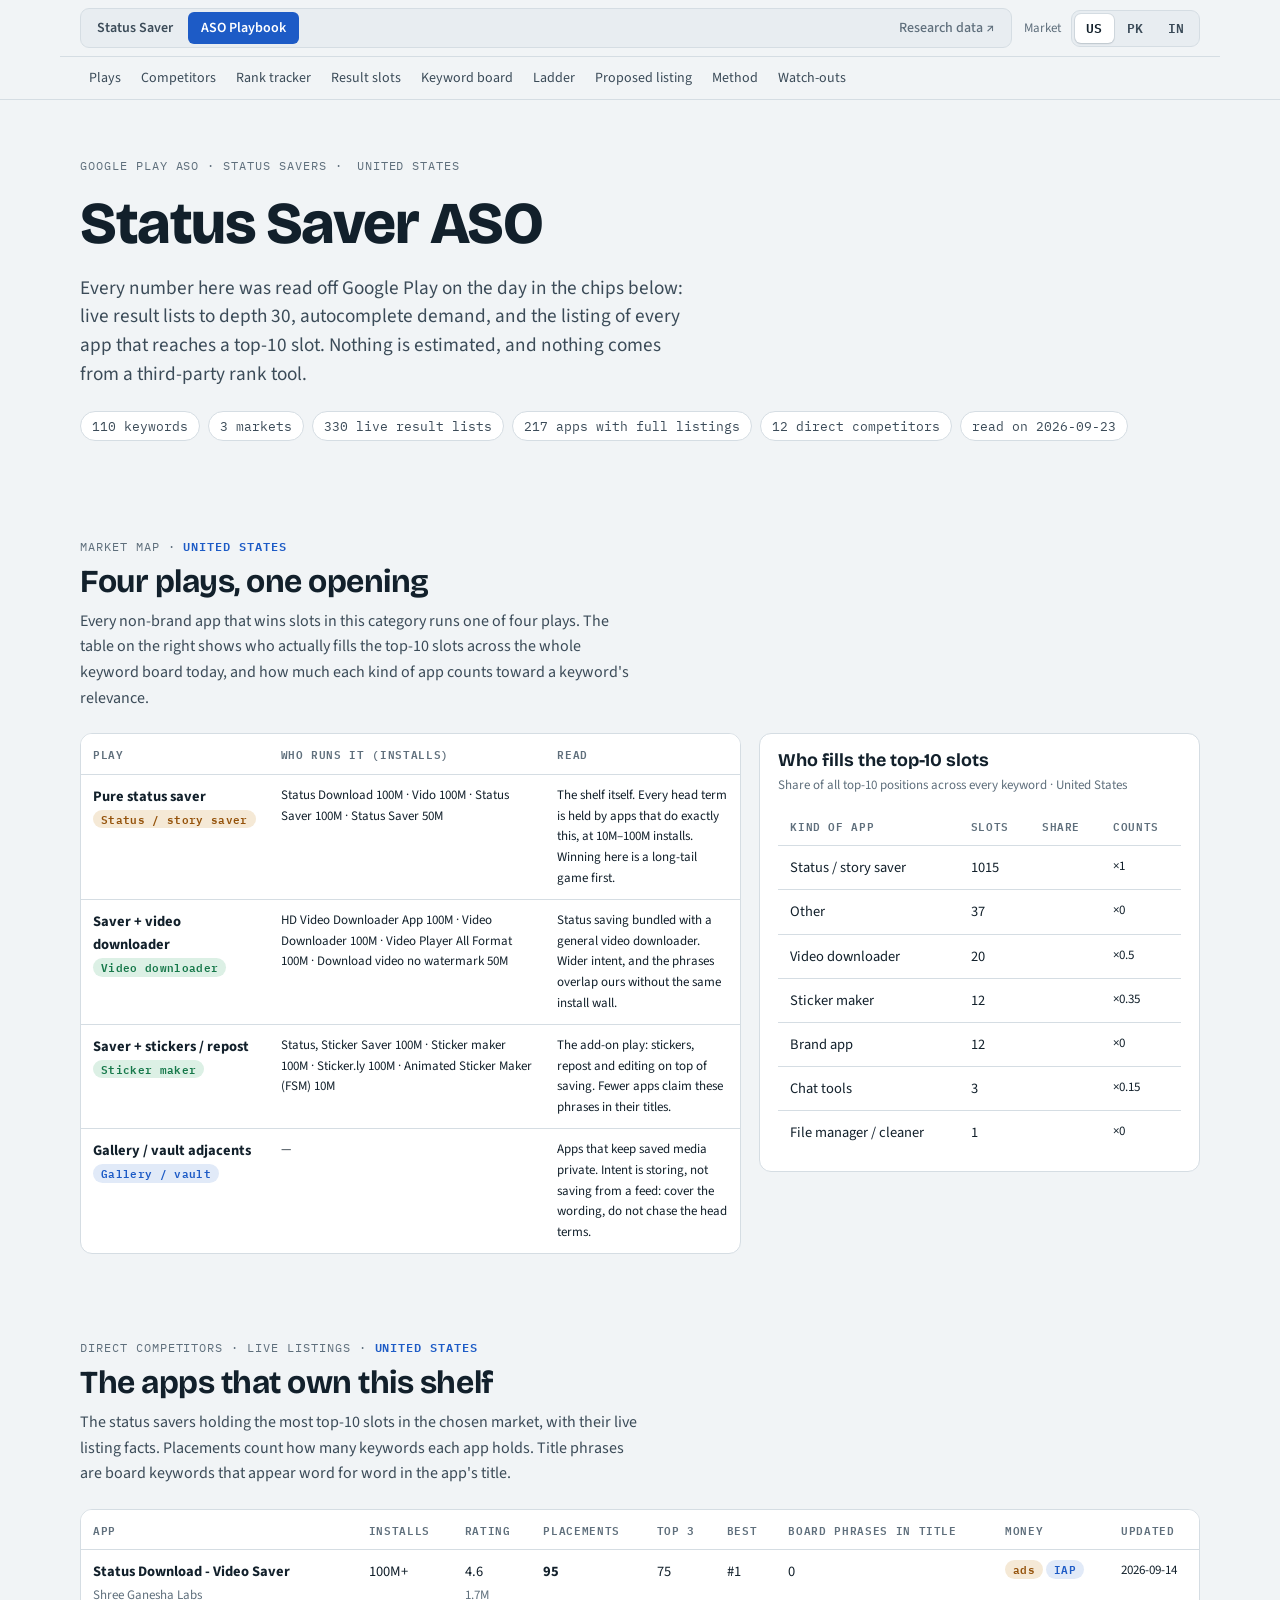
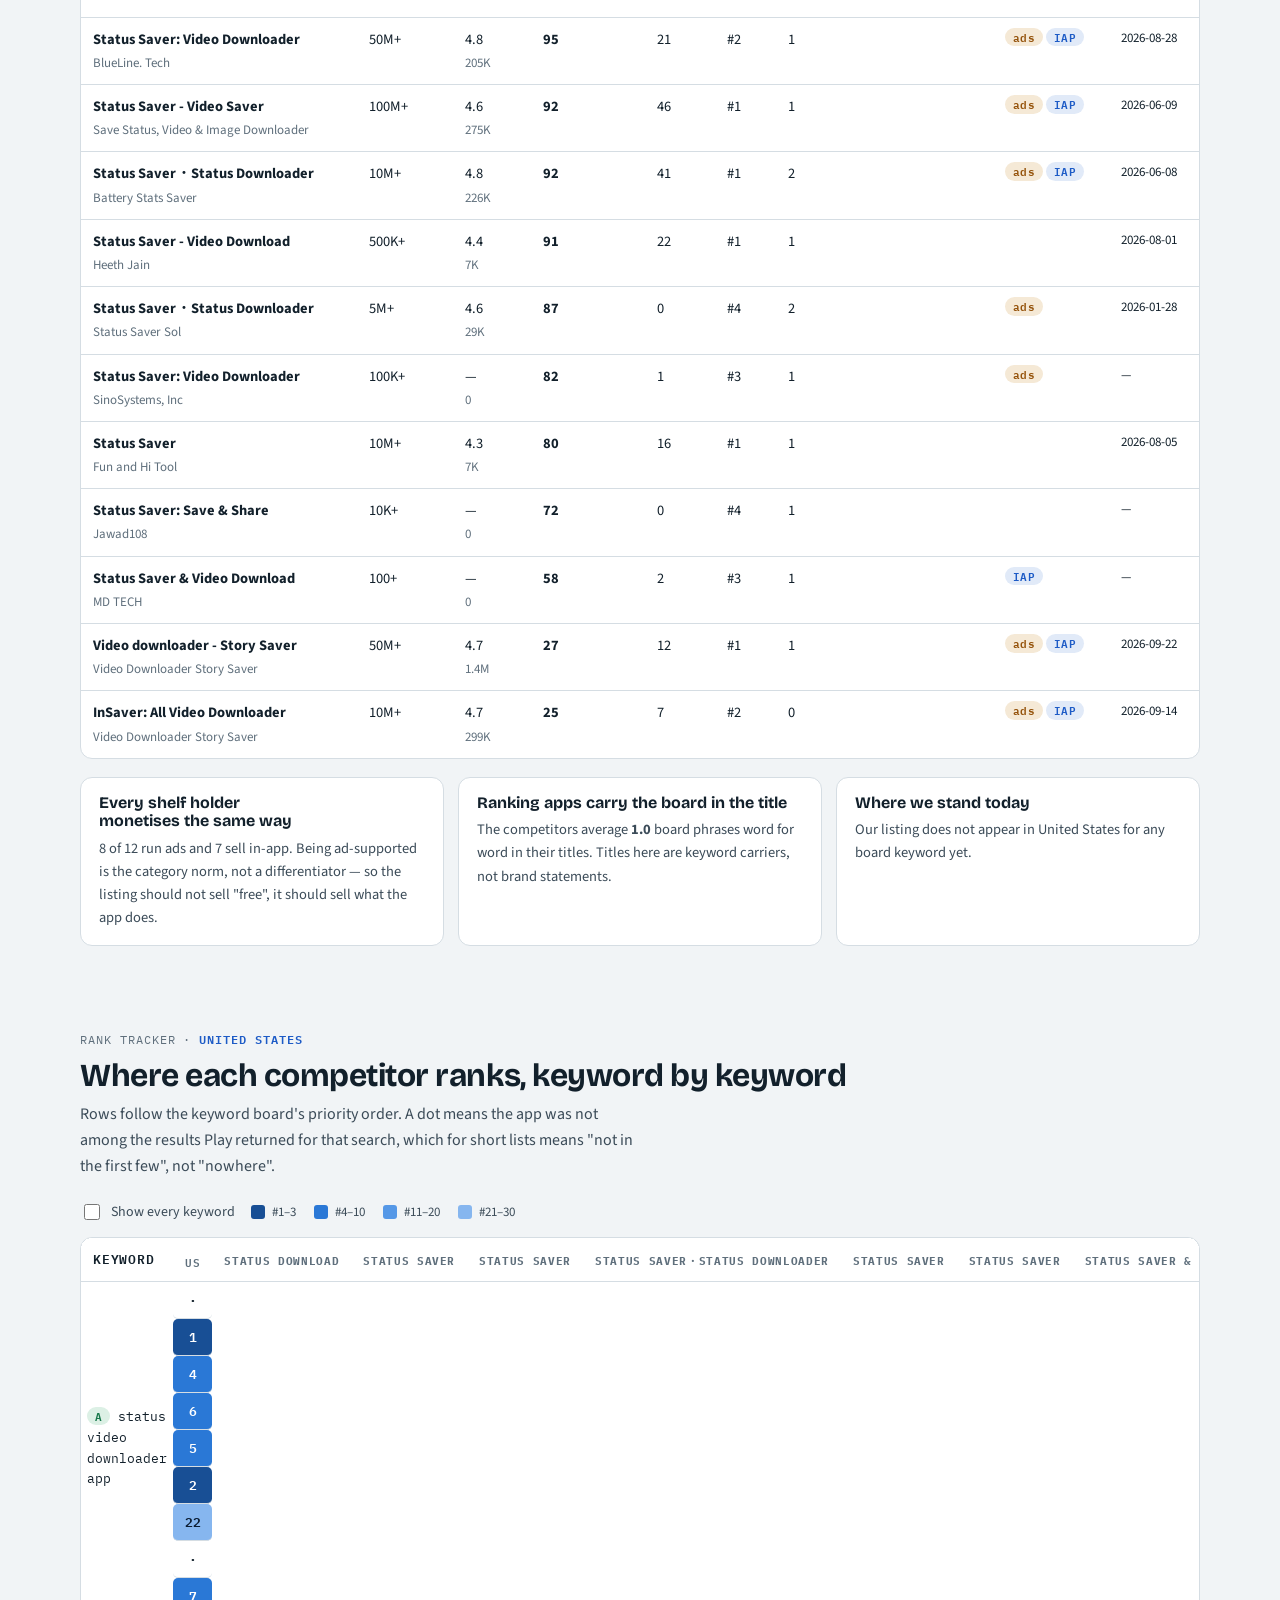
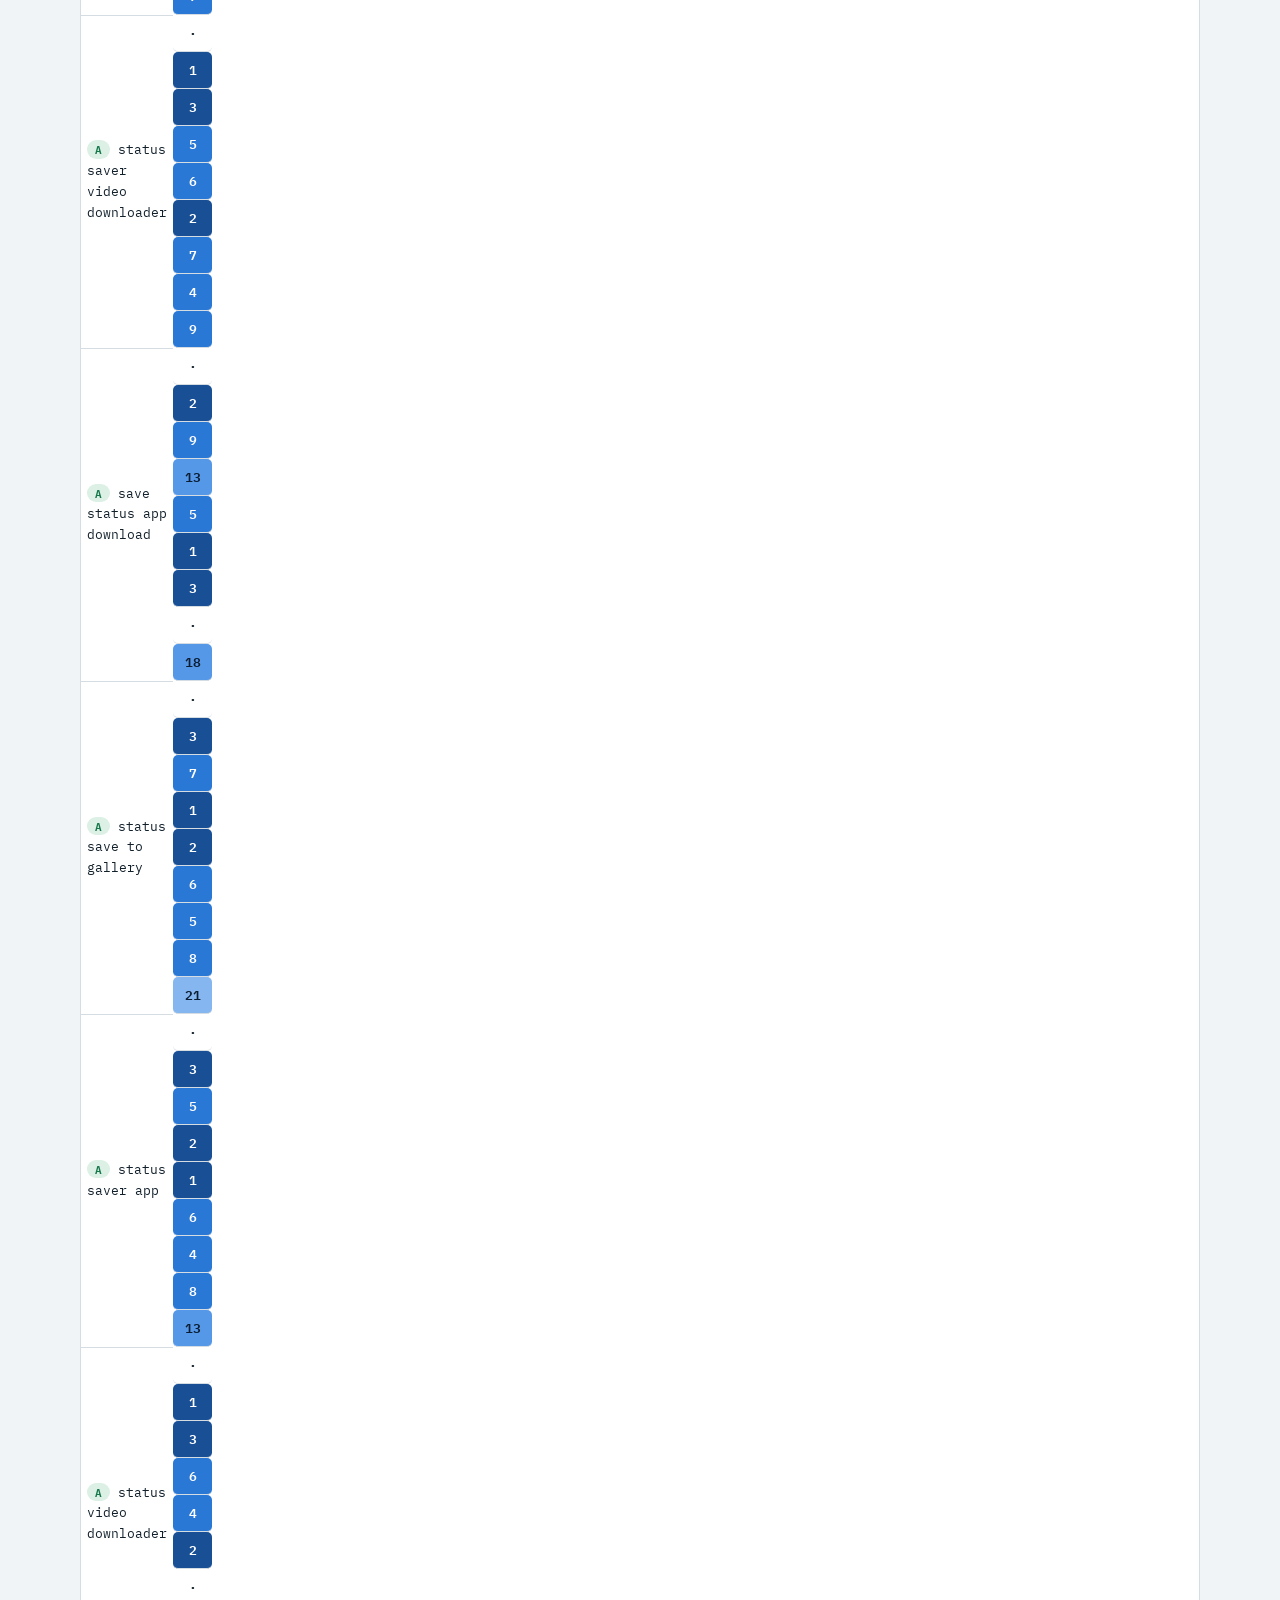
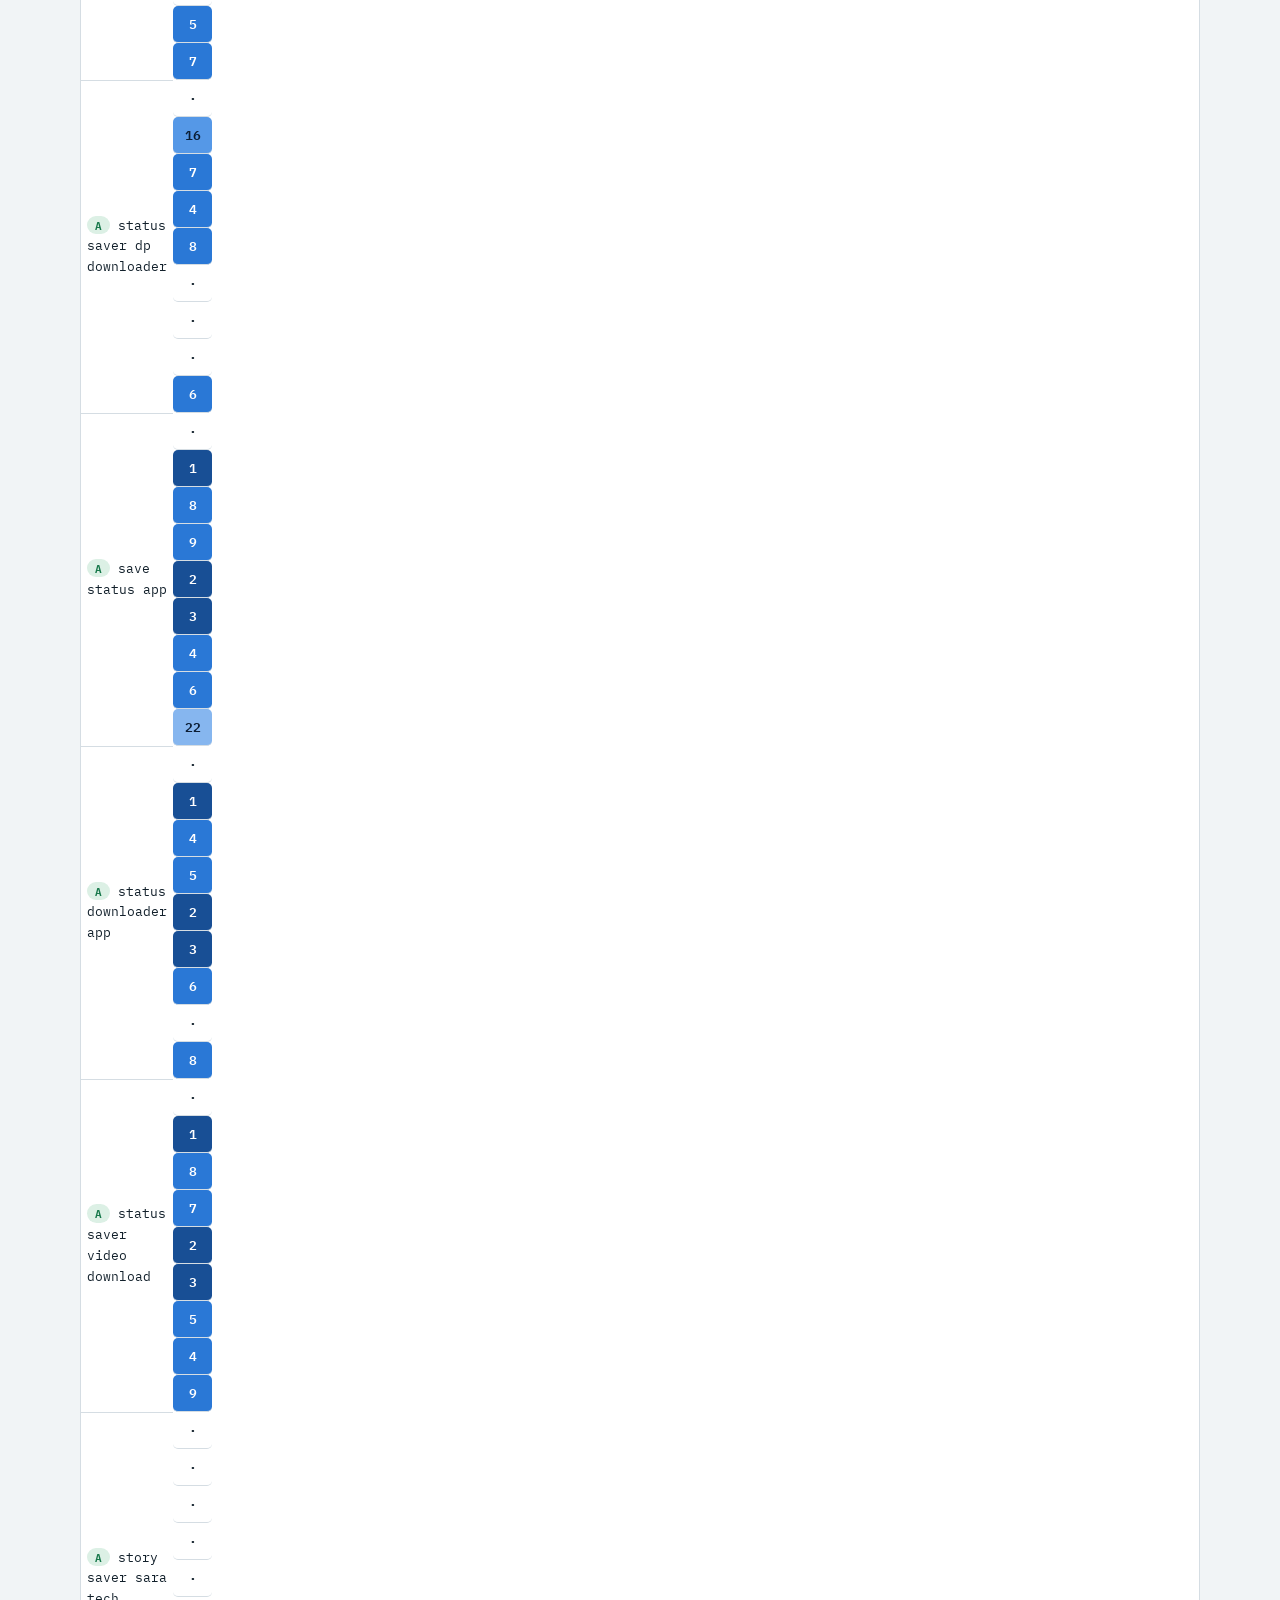
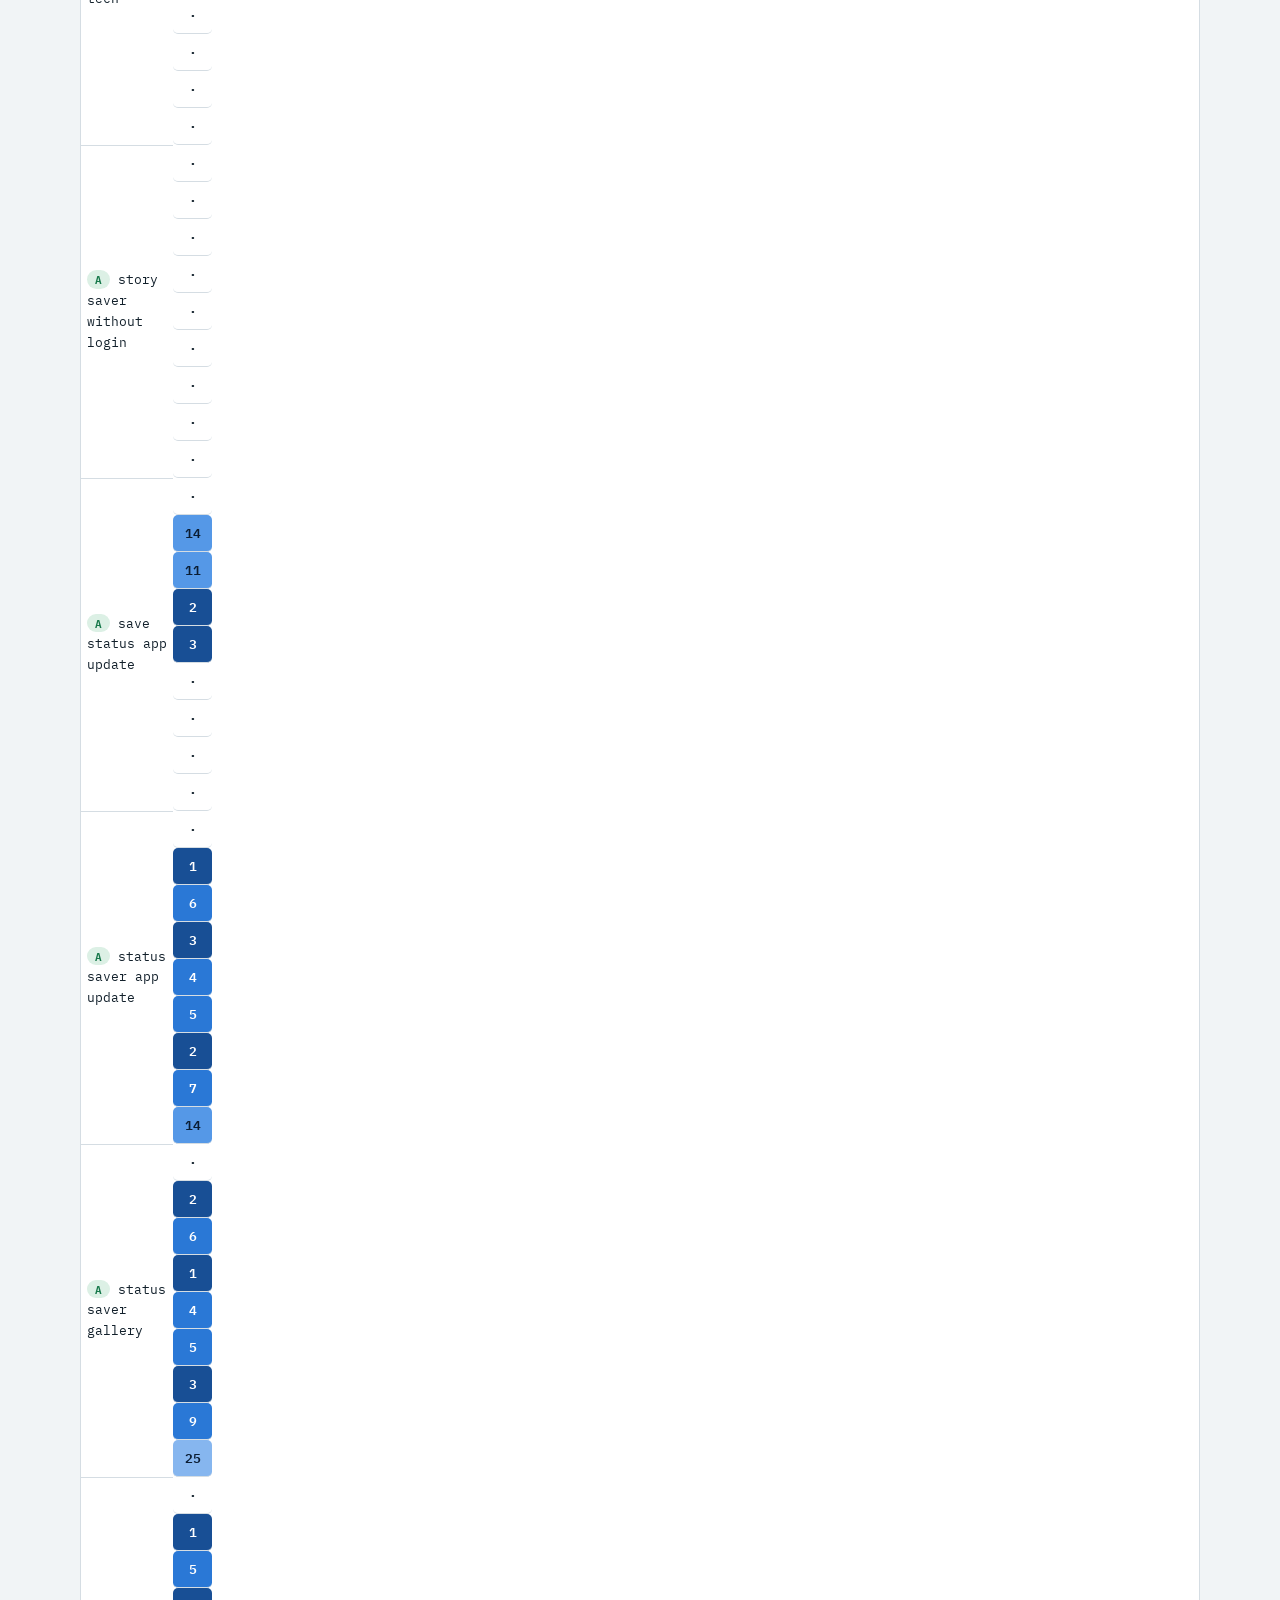
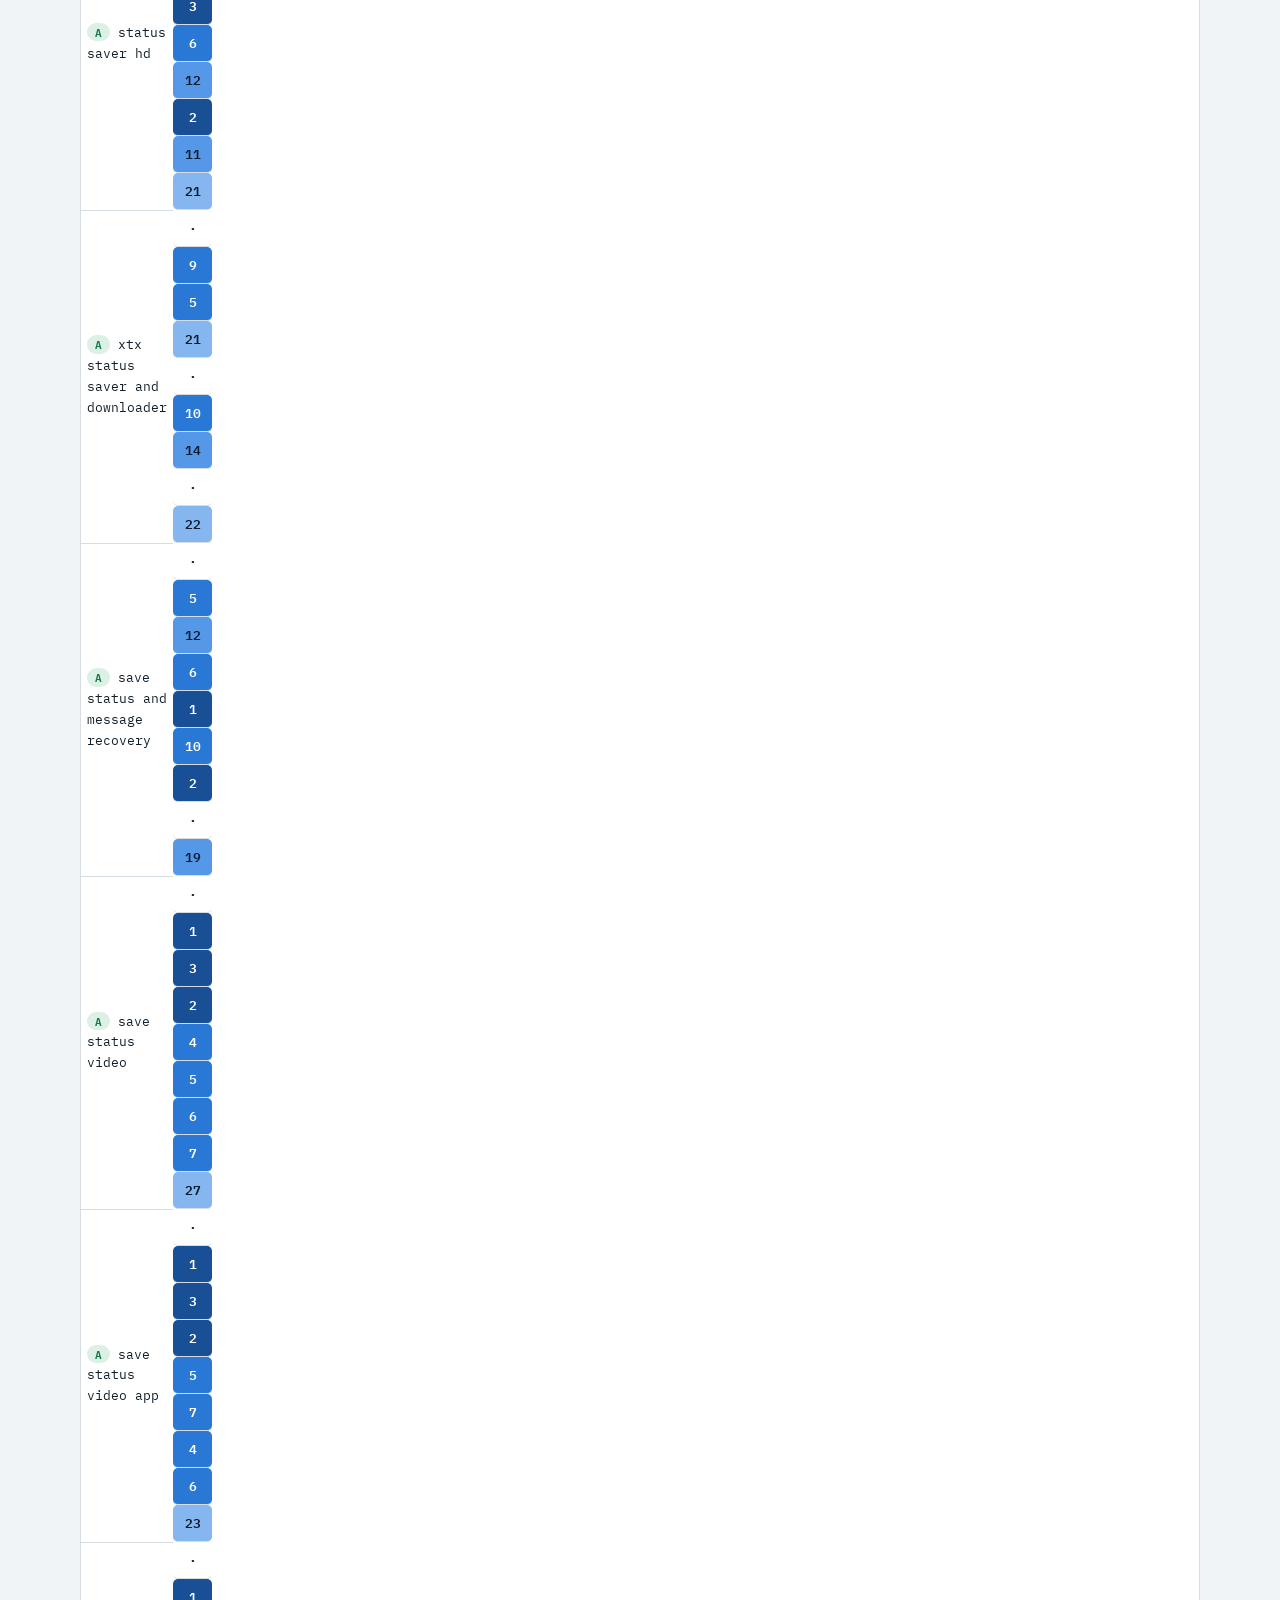
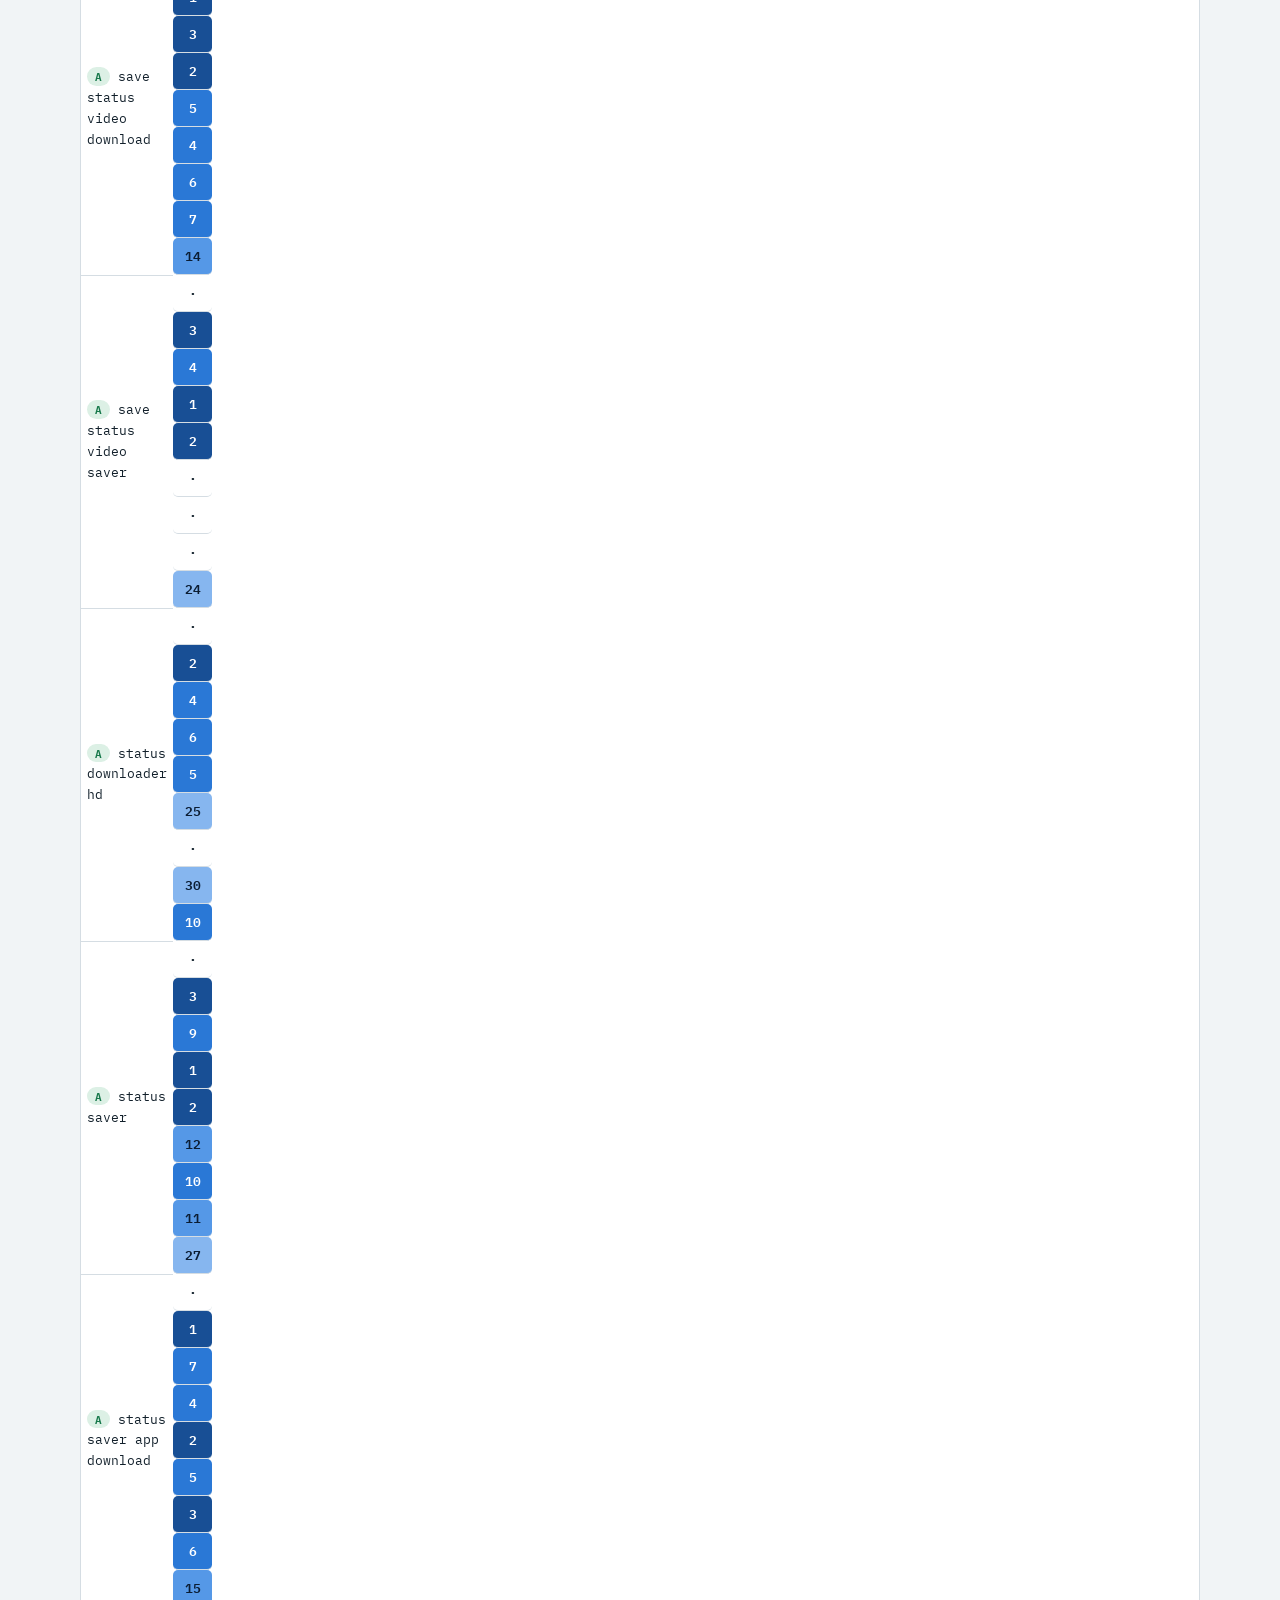
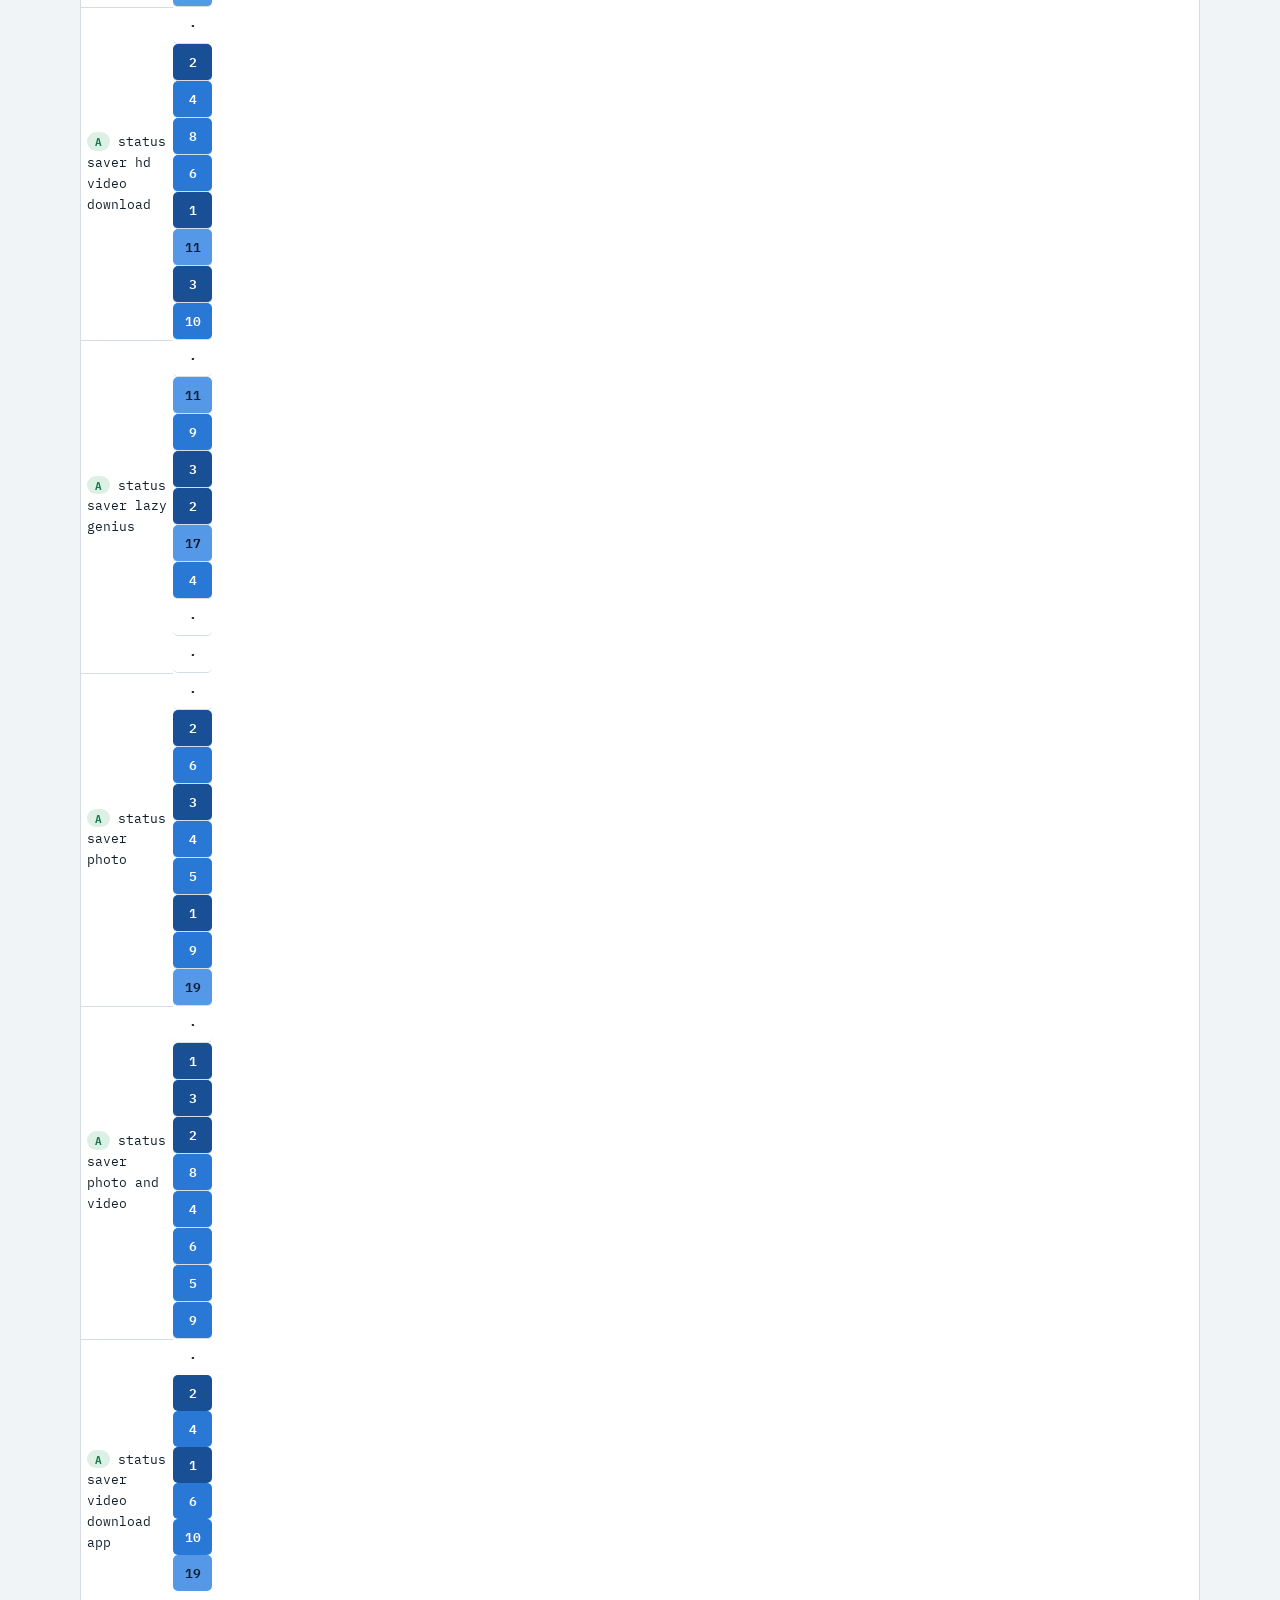
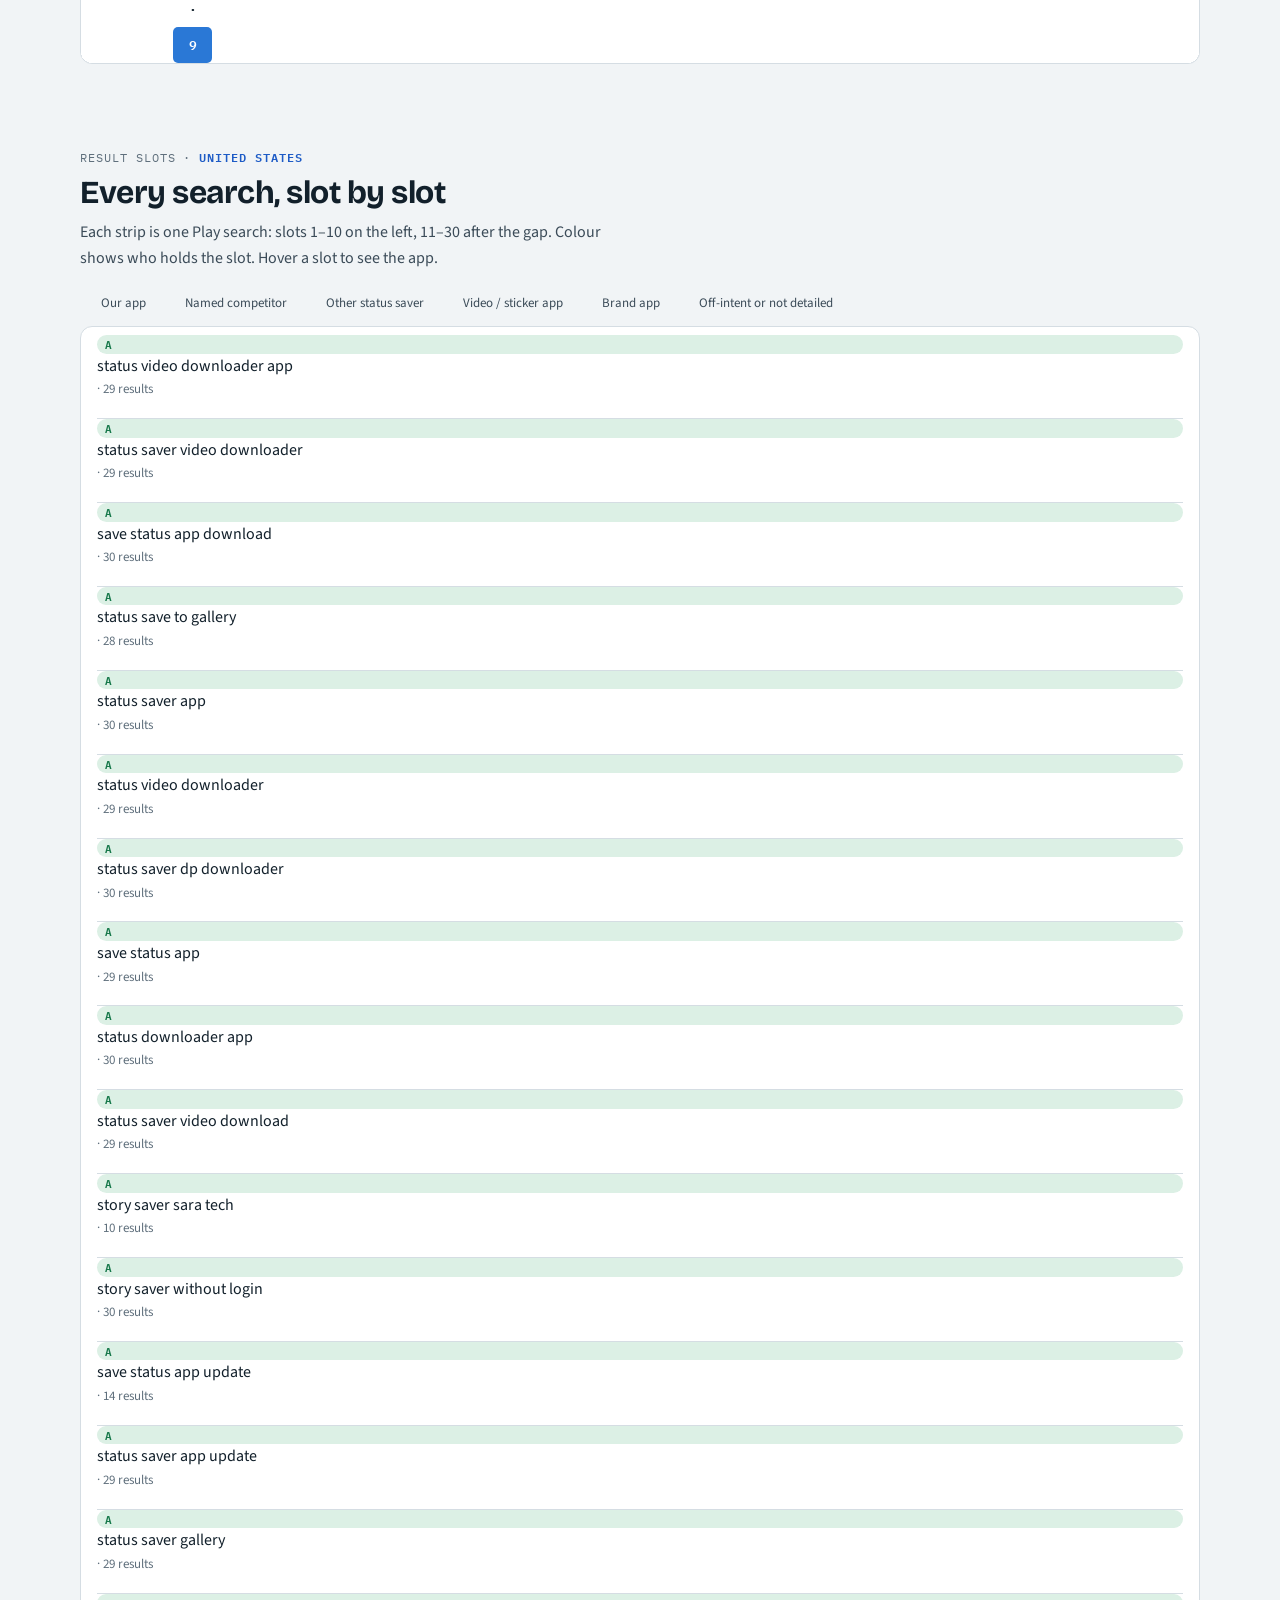
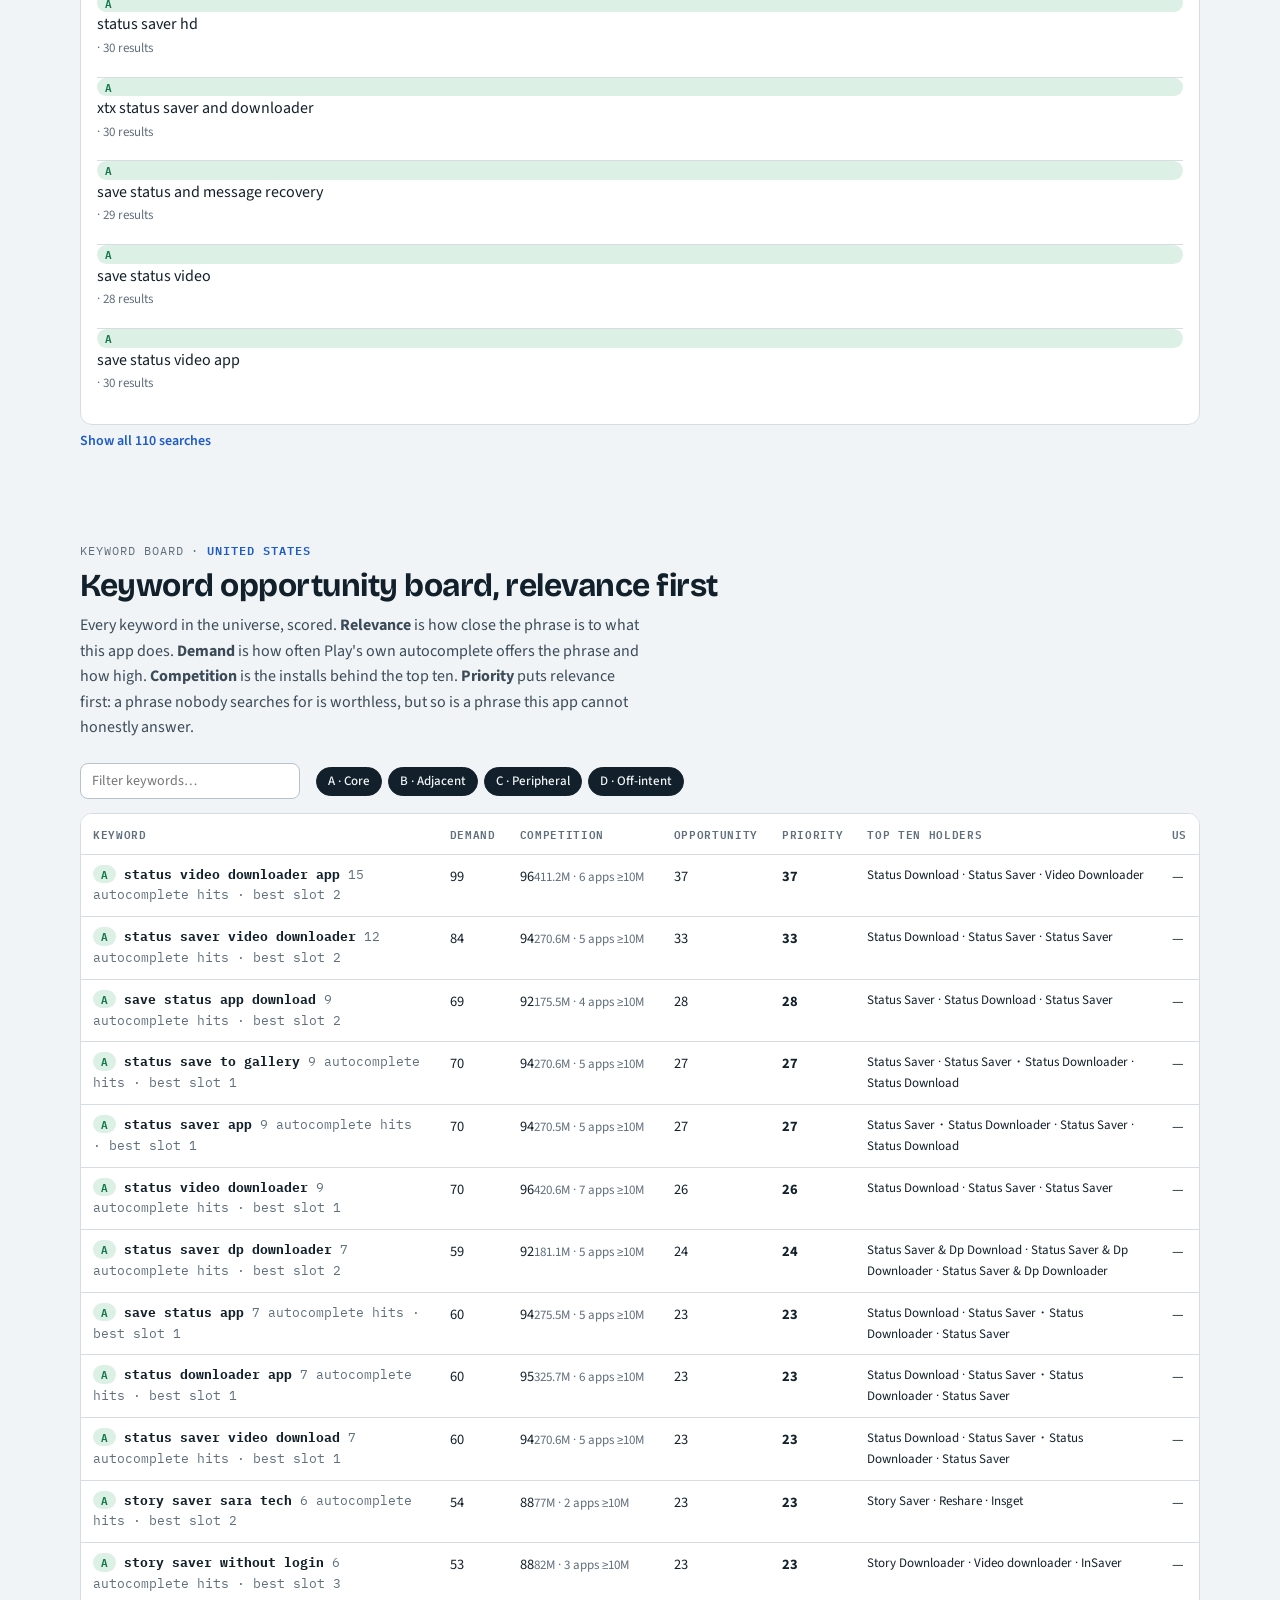
==== tabs/02-aso-playbook/index.html @ b678e943 "ASO Playbook: new tab from the Google Play scrape of 23 Sep 2026 110 keywords x 3 markets to depth 3" ====
<!doctype html>
<html lang="en">
<head>
<meta charset="utf-8">
<meta name="viewport" content="width=device-width,initial-scale=1">
<meta name="robots" content="noindex">
<title>ASO Playbook · Status Saver App</title>
<meta name="description" content="Google Play ASO research for the Status Saver app: the plays in this category, direct competitors, keyword ranks, result slots, the keyword board, the launch ladder and the proposed listing.">
<link rel="preconnect" href="https://fonts.googleapis.com">
<link rel="preconnect" href="https://fonts.gstatic.com" crossorigin>
<link rel="stylesheet" href="https://fonts.googleapis.com/css2?family=Bricolage+Grotesque:opsz,wght@12..96,500;12..96,700;12..96,800&family=IBM+Plex+Mono:wght@400;500;600&family=Source+Sans+3:ital,wght@0,400;0,600;0,700;1,400&display=swap">
<link rel="stylesheet" href="../../assets/site.css">
</head>
<body data-page="playbook">

<nav class="bar" aria-label="Tabs, sections and controls" id="bar">
  <div class="wrap bar-top">
    <div class="tabs" id="site-tabs" aria-label="Tabs"></div>
    <div class="mk" id="mk">
      <span class="mk-label" id="mk-label">Market</span>
      <div class="seg" role="group" aria-labelledby="mk-label" id="market-seg"></div>
    </div>
  </div>
  <div class="wrap bar-sections" aria-label="Sections">
    <div class="jump" id="jump-playbook">
      <a href="#plays">Plays</a><a href="#competitors">Competitors</a><a href="#matrix">Rank tracker</a><a href="#serps">Result slots</a><a href="#keywords">Keyword board</a><a href="#ladder">Ladder</a><a href="#listing">Proposed listing</a><a href="#practice">Method</a><a href="#risks">Watch-outs</a>
    </div>
  </div>
</nav>
<script src="../../assets/nav.js"></script>

<header class="masthead wrap">
  <p class="eyebrow">Google Play ASO · status savers · <span data-scope></span></p>
  <h1>Status Saver ASO</h1>
  <p class="lede">Every number here was read off Google Play on the day in the chips below: live result lists to depth 30, autocomplete demand, and the listing of every app that reaches a top-10 slot. Nothing is estimated, and nothing comes from a third-party rank tool.</p>
  <div class="chips" id="chips"></div>
</header>

<main class="wrap doc">

  <section id="plays">
    <div class="sec-head">
      <p class="kicker">Market map · <span class="scope" data-scope></span></p>
      <h2>Four plays, one opening</h2>
      <p class="sub">Every non-brand app that wins slots in this category runs one of four plays. The table on the right shows who actually fills the top-10 slots across the whole keyword board today, and how much each kind of app counts toward a keyword's relevance.</p>
    </div>
    <div class="two">
      <div class="tscroll"><table id="plays-table"></table></div>
      <div class="panel" style="padding:16px 18px">
        <h3 style="margin-bottom:4px">Who fills the top-10 slots</h3>
        <p class="small muted" style="margin-bottom:10px">Share of all top-10 positions across every keyword · <span data-scope></span></p>
        <table id="share"></table>
      </div>
    </div>
  </section>

  <section id="competitors">
    <div class="sec-head">
      <p class="kicker">Direct competitors · live listings · <span class="scope" data-scope></span></p>
      <h2>The apps that own this shelf</h2>
      <p class="sub">The status savers holding the most top-10 slots in the chosen market, with their live listing facts. Placements count how many keywords each app holds. Title phrases are board keywords that appear word for word in the app's title.</p>
    </div>
    <div class="tscroll"><table id="comp-table"></table></div>
    <div class="insights" id="comp-insights"></div>
  </section>

  <section id="matrix">
    <div class="sec-head">
      <p class="kicker">Rank tracker · <span class="scope" data-scope></span></p>
      <h2>Where each competitor ranks, keyword by keyword</h2>
      <p class="sub">Rows follow the keyword board's priority order. A dot means the app was not among the results Play returned for that search, which for short lists means "not in the first few", not "nowhere".</p>
    </div>
    <div class="controls">
      <label class="toggle"><input type="checkbox" id="matrix-all"> Show every keyword</label>
      <div class="legend" style="margin:0">
        <span><i class="sw" style="background:var(--rk1)"></i>#1–3</span><span><i class="sw" style="background:var(--rk2)"></i>#4–10</span><span><i class="sw" style="background:var(--rk3)"></i>#11–20</span><span><i class="sw" style="background:var(--rk4)"></i>#21–30</span>
      </div>
    </div>
    <div class="tscroll"><table class="matrix" id="matrix-table"></table></div>
  </section>

  <section id="serps">
    <div class="sec-head">
      <p class="kicker">Result slots · <span class="scope" data-scope></span></p>
      <h2>Every search, slot by slot</h2>
      <p class="sub">Each strip is one Play search: slots 1–10 on the left, 11–30 after the gap. Colour shows who holds the slot. Hover a slot to see the app.</p>
    </div>
    <div class="legend" id="strip-legend"></div>
    <div class="strips" id="strips"></div>
    <button class="linkbtn" id="strips-more" type="button"></button>
  </section>

  <section id="keywords">
    <div class="sec-head">
      <p class="kicker">Keyword board · <span class="scope" data-scope></span></p>
      <h2>Keyword opportunity board, relevance first</h2>
      <p class="sub">Every keyword in the universe, scored. <strong>Relevance</strong> is how close the phrase is to what this app does. <strong>Demand</strong> is how often Play's own autocomplete offers the phrase and how high. <strong>Competition</strong> is the installs behind the top ten. <strong>Priority</strong> puts relevance first: a phrase nobody searches for is worthless, but so is a phrase this app cannot honestly answer.</p>
    </div>
    <div class="controls">
      <input type="search" id="kw-search" class="search" placeholder="Filter keywords…" aria-label="Filter keywords">
      <div class="chipset" id="tier-filter"></div>
    </div>
    <div class="tscroll"><table id="board"></table></div>
  </section>

  <section id="ladder">
    <div class="sec-head">
      <p class="kicker">Launch plan · <span class="scope" data-scope></span></p>
      <h2>Launch keyword ladder</h2>
      <p class="sub">What to win first, and what to leave until the install base can carry it. Each rung lists the phrases, why they are winnable now, and what has to be true before the next rung is worth attacking.</p>
    </div>
    <div class="ladder" id="ladder-list"></div>
  </section>

  <section id="listing">
    <div class="sec-head">
      <p class="kicker">Proposed ASO package</p>
      <h2>The listing this research argues for</h2>
      <p class="sub">Title, short description and the full description outline, built only from phrases on the board, and written so every claim matches what the app actually does. The finished copy, field by field with character counts, is on the <a href="../03-playstore-metadata/">PlayStore Metadata</a> tab.</p>
    </div>
    <div id="listing-pack"></div>
  </section>

  <section id="practice">
    <div class="sec-head">
      <p class="kicker">Method</p>
      <h2>Measured, not estimated</h2>
      <p class="sub">What was collected, how, and what each number does and does not mean.</p>
    </div>
    <div class="checks" id="method"></div>
  </section>

  <section id="risks">
    <div class="sec-head">
      <p class="kicker">Watch-outs</p>
      <h2>What can cost this listing its ranking, or the app its place on Play</h2>
    </div>
    <div class="risks" id="risk-list"></div>
  </section>

</main>

<footer class="wrap foot" id="foot"></footer>
<div id="tip" class="tt" role="status" aria-live="polite"></div>

<script src="../../assets/data.js"></script>
<script src="../../assets/app.js"></script>
</body>
</html>
---- assets/site.css ----
/* Shared styles for every tab page. */
img{max-width:100%}
:root{
    color-scheme: light;
    --ground:#F1F4F6; --surface:#FFFFFF; --sunk:#E8EDF1;
    --ink:#12202B; --ink-2:#3B4B58; --muted:#5F6F7C; --line:#D5DDE3; --line-strong:#B7C3CC;
    --accent:#1D5BC6; --accent-ink:#FFFFFF; --accent-soft:#E1EAF8;
    --good:#16784A; --good-soft:#DCF0E5; --warn:#94520A; --warn-soft:#F5E9D6; --risk:#AB3636; --risk-soft:#F6E1E1;
    --s-comp:#eb6834; --s-niche:#2a78d6; --s-adj:#86b6ef; --s-brand:#45515B; --s-off:#D3DAE0;
    --rk1:#184f95; --rk1-ink:#FFFFFF; --rk2:#2a78d6; --rk2-ink:#FFFFFF; --rk3:#5598e7; --rk3-ink:#0B1D33; --rk4:#86b6ef; --rk4-ink:#0B1D33;
    --tip:#12202B; --tip-ink:#F1F4F6;
    --display:"Bricolage Grotesque","Source Sans 3",system-ui,sans-serif;
    --body:"Source Sans 3",system-ui,-apple-system,"Segoe UI",sans-serif;
    --mono:"IBM Plex Mono",ui-monospace,"Cascadia Mono",Consolas,monospace;
  }
  @media (prefers-color-scheme: dark){
    :root:not([data-theme="light"]){
      color-scheme: dark;
      --ground:#0B1117; --surface:#111A22; --sunk:#0D151C;
      --ink:#E2EAF0; --ink-2:#B6C3CD; --muted:#8C9CA8; --line:#223039; --line-strong:#344450;
      --accent:#6FA8F6; --accent-ink:#08121C; --accent-soft:#15253A;
      --good:#52C48E; --good-soft:#11281E; --warn:#E3A45F; --warn-soft:#2E2213; --risk:#EE8C8C; --risk-soft:#301818;
      --s-comp:#d95926; --s-niche:#3987e5; --s-adj:#1c5cab; --s-brand:#A3B0BB; --s-off:#2B3844;
      --rk1:#9ec5f4; --rk1-ink:#0B1622; --rk2:#5598e7; --rk2-ink:#0B1622; --rk3:#256abf; --rk3-ink:#FFFFFF; --rk4:#184f95; --rk4-ink:#FFFFFF;
      --tip:#E2EAF0; --tip-ink:#0B1117;
    }
  }
  :root[data-theme="dark"]{
    color-scheme: dark;
    --ground:#0B1117; --surface:#111A22; --sunk:#0D151C;
    --ink:#E2EAF0; --ink-2:#B6C3CD; --muted:#8C9CA8; --line:#223039; --line-strong:#344450;
    --accent:#6FA8F6; --accent-ink:#08121C; --accent-soft:#15253A;
    --good:#52C48E; --good-soft:#11281E; --warn:#E3A45F; --warn-soft:#2E2213; --risk:#EE8C8C; --risk-soft:#301818;
    --s-comp:#d95926; --s-niche:#3987e5; --s-adj:#1c5cab; --s-brand:#A3B0BB; --s-off:#2B3844;
    --rk1:#9ec5f4; --rk1-ink:#0B1622; --rk2:#5598e7; --rk2-ink:#0B1622; --rk3:#256abf; --rk3-ink:#FFFFFF; --rk4:#184f95; --rk4-ink:#FFFFFF;
    --tip:#E2EAF0; --tip-ink:#0B1117;
  }

  *{box-sizing:border-box}
  body{margin:0; background:var(--ground); color:var(--ink); font-family:var(--body); font-size:16px; line-height:1.6; -webkit-font-smoothing:antialiased}
  a{color:var(--accent); text-underline-offset:2px}
  :focus-visible{outline:2px solid var(--accent); outline-offset:2px; border-radius:3px}
  h1,h2,h3,h4{font-family:var(--display); margin:0; line-height:1.15; text-wrap:balance}
  p{margin:0}
  code,.mono{font-family:var(--mono); font-size:.86em}
  .wrap{max-width:1160px; margin:0 auto; padding-inline:20px}
  .prose{max-width:68ch}

  /* ---------- masthead ---------- */
  .masthead{padding-block:56px 40px}
  .eyebrow{font-family:var(--mono); font-size:12px; letter-spacing:.08em; text-transform:uppercase; color:var(--muted); display:flex; flex-wrap:wrap; gap:6px 14px}
  .eyebrow b{color:var(--accent); font-weight:600}
  h1{font-size:clamp(2.4rem,5.4vw,3.7rem); font-weight:800; letter-spacing:-.025em; margin-top:14px}
  .lede{font-size:1.2rem; color:var(--ink-2); margin-top:16px; max-width:62ch; line-height:1.5}
  .chips{display:flex; flex-wrap:wrap; gap:8px; margin-top:22px}
  .chip{font-family:var(--mono); font-size:12.5px; padding:4px 11px; border:1px solid var(--line); border-radius:999px; background:var(--surface); color:var(--ink-2); font-variant-numeric:tabular-nums}

  .verdict{margin-top:34px; display:grid; grid-template-columns:minmax(0,1.05fr) minmax(0,1fr); gap:28px; align-items:start}
  .verdict-main{background:var(--surface); border:1px solid var(--line); border-radius:12px; padding:24px 26px}
  .verdict-main .tag{font-family:var(--mono); font-size:11.5px; letter-spacing:.08em; text-transform:uppercase; color:var(--accent); margin-bottom:10px}
  .verdict-main p{font-size:1.06rem}
  .verdict-main strong{color:var(--ink)}
  .refresh h3{font-size:1.05rem; font-weight:700; margin-bottom:10px}
  .refresh ol{margin:0; padding:0; list-style:none; display:flex; flex-direction:column; gap:12px; counter-reset:f}
  .refresh li{padding-left:34px; position:relative; color:var(--ink-2)}
  .refresh li::before{counter-increment:f; content:counter(f); position:absolute; left:0; top:1px; width:22px; height:22px; border-radius:6px; background:var(--accent-soft); color:var(--accent); font:600 12px/22px var(--mono); text-align:center}
  .refresh li strong{color:var(--ink)}
  @media (max-width:860px){ .verdict{grid-template-columns:1fr} }

  .tiles{display:grid; grid-template-columns:repeat(4,minmax(0,1fr)); gap:1px; margin-top:30px; background:var(--line); border:1px solid var(--line); border-radius:12px; overflow:hidden}
  .tile{background:var(--surface); padding:16px 18px}
  .tile .n{font-family:var(--display); font-weight:700; font-size:2rem; letter-spacing:-.02em; line-height:1.1}
  .tile .n small{font-size:1rem; color:var(--muted); font-weight:500}
  .tile .l{font-size:.9rem; color:var(--muted); margin-top:4px; line-height:1.35}
  @media (max-width:820px){ .tiles{grid-template-columns:repeat(2,minmax(0,1fr))} }

  /* ---------- sticky bar ---------- */
  .bar{position:sticky; top:0; z-index:20; background:var(--ground); background:color-mix(in srgb, var(--ground) 88%, transparent); backdrop-filter:blur(8px); -webkit-backdrop-filter:blur(8px); border-bottom:1px solid var(--line)}
  .bar-top{display:flex; align-items:center; gap:12px; min-height:54px; padding-block:8px}
  .bar-sections{display:flex; align-items:center; min-height:38px; padding-block:4px; border-top:1px solid var(--line)}
  .jump{display:flex; gap:2px; overflow-x:auto; flex:1 1 auto; scrollbar-width:none; min-width:0}
  .jump::-webkit-scrollbar{display:none}
  .jump a{white-space:nowrap; font-size:14px; color:var(--ink-2); text-decoration:none; padding:6px 9px; border-radius:6px}
  .jump a:hover{background:var(--sunk); color:var(--ink)}
  .mk{display:flex; align-items:center; gap:10px; margin-left:auto; flex:none}
  .mk-label{font-size:13px; color:var(--muted)}
  .seg{display:inline-flex; background:var(--sunk); border:1px solid var(--line); border-radius:9px; padding:3px; gap:2px}
  .seg button{font:600 13px/1 var(--mono); letter-spacing:.04em; border:0; background:transparent; color:var(--ink-2); padding:8px 11px; border-radius:6px; cursor:pointer}
  .seg button[aria-pressed="true"]{background:var(--surface); color:var(--ink); box-shadow:0 1px 2px rgba(10,20,30,.12), 0 0 0 1px var(--line)}
  .seg button:hover:not([aria-pressed="true"]){color:var(--ink)}

  /* ---------- sections ---------- */
  .doc{display:flex; flex-direction:column; gap:84px; padding-block:56px 40px}
  .sec-head{display:flex; flex-direction:column; gap:8px; margin-bottom:22px}
  .kicker{font-family:var(--mono); font-size:12px; letter-spacing:.08em; text-transform:uppercase; color:var(--muted)}
  .kicker .scope{color:var(--accent); font-weight:600}
  h2{font-size:clamp(1.55rem,2.6vw,2rem); font-weight:700; letter-spacing:-.015em}
  .sub{color:var(--ink-2); max-width:70ch}
  h3{font-size:1.12rem; font-weight:700}

  .panel{background:var(--surface); border:1px solid var(--line); border-radius:12px}
  .tscroll{overflow-x:auto; background:var(--surface); border:1px solid var(--line); border-radius:12px}
  table{border-collapse:collapse; width:100%; font-size:14.5px}
  th{font-family:var(--mono); font-size:11px; font-weight:600; letter-spacing:.06em; text-transform:uppercase; color:var(--muted); text-align:left; padding:11px 12px; border-bottom:1px solid var(--line); white-space:nowrap; vertical-align:bottom; background:var(--surface)}
  td{padding:10px 12px; border-bottom:1px solid var(--line); vertical-align:top}
  tbody tr:last-child td{border-bottom:0}
  .num{font-variant-numeric:tabular-nums; white-space:nowrap}
  .kw{font-family:var(--mono); font-size:13px; color:var(--ink)}
  .muted{color:var(--muted)}
  .small{font-size:13px}
  .nowrap{white-space:nowrap}
  .pill{display:inline-block; font:600 11px/1.5 var(--mono); letter-spacing:.03em; padding:1px 8px; border-radius:999px; white-space:nowrap}
  .p-good{background:var(--good-soft); color:var(--good)}
  .p-warn{background:var(--warn-soft); color:var(--warn)}
  .p-risk{background:var(--risk-soft); color:var(--risk)}
  .p-acc{background:var(--accent-soft); color:var(--accent)}
  .p-mute{background:var(--sunk); color:var(--ink-2)}
  .controls{display:flex; flex-wrap:wrap; align-items:center; gap:10px 16px; margin-bottom:14px}
  .toggle{display:inline-flex; align-items:center; gap:8px; font-size:14px; color:var(--ink-2); cursor:pointer; user-select:none}
  .toggle input{accent-color:var(--accent); width:16px; height:16px}
  .chipset{display:flex; flex-wrap:wrap; gap:6px}
  .chipset button{font:500 13px/1 var(--body); padding:7px 11px; border-radius:999px; border:1px solid var(--line); background:var(--surface); color:var(--ink-2); cursor:pointer}
  .chipset button[aria-pressed="true"]{background:var(--ink); border-color:var(--ink); color:var(--ground)}
  .search{font:14px var(--body); padding:7px 11px; border:1px solid var(--line-strong); border-radius:8px; background:var(--surface); color:var(--ink); min-width:0; width:220px; max-width:100%}
  .note{font-size:14px; color:var(--muted); margin-top:12px; max-width:80ch}
  .legend{display:flex; flex-wrap:wrap; gap:8px 18px; font-size:13px; color:var(--ink-2); margin-bottom:12px}
  .legend span{display:inline-flex; align-items:center; gap:7px}
  .sw{width:14px; height:14px; border-radius:3px; display:inline-block; flex:none}
  .sw.none{background:transparent; box-shadow:inset 0 0 0 1px var(--line-strong)}
  .linkbtn{font:600 14px var(--body); color:var(--accent); background:none; border:0; padding:6px 0; cursor:pointer}

  /* ---------- niche share ---------- */
  .two{display:grid; grid-template-columns:minmax(0,1.5fr) minmax(0,1fr); gap:18px; align-items:start}
  @media (max-width:900px){ .two{grid-template-columns:1fr} }
  .sharebar{display:flex; align-items:center; gap:10px}
  .sharebar .track{flex:1; height:8px; background:var(--sunk); border-radius:4px; overflow:hidden; min-width:60px}
  .sharebar .fill{height:100%; background:var(--s-niche); border-radius:4px}

  /* ---------- competitors ---------- */
  .comp-name{font-weight:700}
  .comp-title{font-family:var(--mono); font-size:12.5px; color:var(--ink-2); margin-top:2px}
  .kwlist{display:flex; flex-wrap:wrap; gap:4px; margin-top:4px}
  .kwlist span{font:12px var(--mono); background:var(--sunk); color:var(--ink-2); padding:0 6px; border-radius:4px}
  .bignum{font-family:var(--display); font-weight:700; font-size:1.25rem; font-variant-numeric:tabular-nums}
  .insights{display:grid; grid-template-columns:repeat(auto-fit,minmax(250px,1fr)); gap:14px; margin-top:18px}
  .insight{background:var(--surface); border:1px solid var(--line); border-radius:12px; padding:16px 18px}
  .insight h3{font-size:1rem; margin-bottom:6px}
  .insight p{font-size:14.5px; color:var(--ink-2)}
  .insight.watch{border-color:var(--s-comp); box-shadow:inset 0 0 0 1px var(--s-comp)}
  .insight .tag{font:600 11px var(--mono); letter-spacing:.07em; text-transform:uppercase; color:var(--muted); margin-bottom:6px}

  /* ---------- rank matrix ---------- */
  .matrix th.ch{white-space:normal; min-width:60px; max-width:76px; font-size:10.5px; line-height:1.25; letter-spacing:.02em; text-transform:none; font-family:var(--body); font-weight:600; color:var(--ink-2)}
  .matrix th.ch.watchcol, .matrix td.watchcol{border-left:1px solid var(--line-strong)}
  .matrix td{padding:5px 6px; vertical-align:middle}
  .matrix td.kwc{padding-left:12px; min-width:180px}
  .matrix .rk{display:block; min-width:34px; text-align:center; font:600 12.5px/26px var(--mono); border-radius:5px; font-variant-numeric:tabular-nums}
  .rk.b1{background:var(--rk1); color:var(--rk1-ink)} .rk.b2{background:var(--rk2); color:var(--rk2-ink)}
  .rk.b3{background:var(--rk3); color:var(--rk3-ink)} .rk.b4{background:var(--rk4); color:var(--rk4-ink)}
  .rk.b0{color:var(--line-strong); font-weight:400}
  .matrix tfoot td{font:600 12.5px var(--mono); text-align:center; background:var(--sunk); border-top:1px solid var(--line-strong)}
  .matrix tfoot td.kwc{text-align:left; font-family:var(--body); font-size:13px; color:var(--ink-2)}

  /* ---------- SERP strips ---------- */
  .strips{background:var(--surface); border:1px solid var(--line); border-radius:12px; padding:8px 16px 12px}
  .strip-ruler, .strip-head{display:grid; grid-template-columns:minmax(180px,260px) minmax(0,1fr); gap:14px; align-items:center}
  .strip-ruler{padding:8px 8px 4px; font:11px var(--mono); color:var(--muted)}
  .slots{display:grid; grid-template-columns:repeat(10,minmax(0,1fr)) 8px repeat(20,minmax(0,1fr)); gap:2px}
  .ruler-slots span{text-align:left; font-variant-numeric:tabular-nums}
  .strip-row{border-top:1px solid var(--line)}
  .strip-row:first-of-type{border-top:0}
  .strip-head{width:100%; background:none; border:0; padding:9px 8px; text-align:left; color:inherit; font:inherit; cursor:pointer; border-radius:8px}
  .strip-head:hover{background:var(--sunk)}
  .strip-kw{display:flex; flex-direction:column; min-width:0}
  .strip-kw .kw{overflow-wrap:anywhere}
  .strip-kw .meta{font-size:12.5px; color:var(--muted)}
  .slot{height:22px; border-radius:3px; position:relative; background:var(--s-off)}
  .slot.gap{background:none}
  .slot.comp{background:var(--s-comp)} .slot.niche{background:var(--s-niche)} .slot.adj{background:var(--s-adj)}
  .slot.brand{background:var(--s-brand)} .slot.off{background:var(--s-off)}
  .slot.none{background:transparent; box-shadow:inset 0 0 0 1px var(--line)}
  .slot.fresh::after{content:""; position:absolute; left:50%; top:-4px; width:7px; height:7px; margin-left:-3.5px; border-radius:50%; background:var(--ink); box-shadow:0 0 0 2px var(--surface)}
  .strip-list{padding:4px 8px 14px}
  .strip-list table{font-size:13.5px}
  .strip-list td, .strip-list th{padding:6px 8px}
  .catdot{display:inline-block; width:9px; height:9px; border-radius:2px; margin-right:6px; vertical-align:baseline}
  @media (max-width:680px){
    .strip-ruler{grid-template-columns:1fr} .strip-ruler > span:first-child{display:none}
    .strip-head{grid-template-columns:1fr; gap:6px}
    .slot{height:18px}
  }

  /* ---------- keyword board ---------- */
  .board th button{all:unset; cursor:pointer; display:inline-flex; align-items:center; gap:4px}
  .board th button:focus-visible{outline:2px solid var(--accent); outline-offset:2px}
  .board th[aria-sort="descending"] button::after{content:"↓"} .board th[aria-sort="ascending"] button::after{content:"↑"}
  .board td{font-size:14px}
  .pbar{display:flex; align-items:center; gap:8px; min-width:120px}
  .pbar .track{flex:1; height:6px; background:var(--sunk); border-radius:3px; overflow:hidden}
  .pbar .fill{height:100%; background:var(--accent); border-radius:3px}
  .pbar b{font:600 13px var(--mono); min-width:22px; text-align:right}
  .kwmeta{display:flex; flex-wrap:wrap; gap:4px; margin-top:4px}

  /* ---------- ladder ---------- */
  .ladder{display:flex; flex-direction:column; gap:10px}
  .rung{display:grid; grid-template-columns:170px minmax(0,1fr); gap:18px; background:var(--surface); border:1px solid var(--line); border-radius:12px; padding:16px 20px}
  .rung .ph{font:700 1rem var(--display)}
  .rung .ph small{display:block; font:500 12.5px var(--mono); color:var(--muted); margin-top:3px}
  .rung ul{list-style:none; margin:0; padding:0; display:flex; flex-wrap:wrap; gap:6px}
  .rung li{font:13px var(--mono); background:var(--sunk); border-radius:6px; padding:3px 8px; color:var(--ink)}
  .rung li i{font-style:normal; color:var(--muted)}
  .rung .proof{font-size:14px; color:var(--ink-2); margin-top:8px}
  @media (max-width:640px){ .rung{grid-template-columns:1fr; gap:8px} }

  /* ---------- listing ---------- */
  .titles{display:grid; grid-template-columns:repeat(3,minmax(0,1fr)); gap:14px}
  @media (max-width:900px){ .titles{grid-template-columns:1fr} }
  .topt{background:var(--surface); border:1px solid var(--line); border-radius:12px; padding:16px 18px; display:flex; flex-direction:column; gap:8px}
  .topt.rec{border-color:var(--accent); box-shadow:inset 0 0 0 1px var(--accent)}
  .topt .tag{font:600 11px var(--mono); letter-spacing:.07em; text-transform:uppercase; color:var(--muted)}
  .topt.rec .tag{color:var(--accent)}
  .topt .tt{font:700 1.2rem/1.25 var(--display)}
  .topt .why{font-size:14.5px; color:var(--ink-2)}
  .meter{display:flex; align-items:center; gap:8px; font:12px var(--mono); color:var(--muted)}
  .meter .track{flex:1; height:4px; background:var(--sunk); border-radius:2px; overflow:hidden; max-width:140px}
  .meter .fill{height:100%; background:var(--accent)}
  .meter .fill.over{background:var(--risk)}
  .taken{margin-top:14px; font-size:14.5px; color:var(--ink-2)}
  .taken li{margin-bottom:4px}
  .store{display:grid; grid-template-columns:minmax(0,1.35fr) minmax(0,1fr); gap:18px; margin-top:22px; align-items:start}
  @media (max-width:900px){ .store{grid-template-columns:1fr} }
  .listing{background:var(--surface); border:1px solid var(--line); border-radius:14px; padding:22px 24px}
  .apphead{display:flex; gap:14px; align-items:center}
  .appicon{width:56px; height:56px; border-radius:14px; flex:none; display:grid; place-items:center; background:linear-gradient(145deg,#2a78d6,#184f95)}
  .apphead .t{font:700 1.15rem/1.25 var(--display)}
  .apphead .d{font-size:13.5px; color:var(--muted)}
  .field{border-top:1px solid var(--line); margin-top:16px; padding-top:14px}
  .field-label{display:flex; justify-content:space-between; gap:10px; font:600 11px var(--mono); letter-spacing:.07em; text-transform:uppercase; color:var(--muted); margin-bottom:6px}
  .longdesc h4{font:600 12px var(--mono); letter-spacing:.06em; text-transform:uppercase; color:var(--accent); margin:16px 0 6px}
  .longdesc p{margin:0 0 8px; font-size:15px}
  .longdesc ul{margin:0 0 8px; padding-left:18px; font-size:15px}
  .longdesc li{margin-bottom:2px}
  .side{display:flex; flex-direction:column; gap:14px}
  .side .panel{padding:16px 18px}
  .side h3{font-size:1rem; margin-bottom:8px}
  .side table{font-size:13.5px}
  .side td,.side th{padding:6px 6px}
  .checks{margin:0; padding-left:18px; font-size:14.5px; color:var(--ink-2)}
  .checks li{margin-bottom:3px}
  .covered{display:flex; flex-wrap:wrap; gap:4px; margin-top:6px}
  .covered span{font:12px var(--mono); background:var(--accent-soft); color:var(--accent); padding:1px 6px; border-radius:4px}

  /* ---------- practice & risks ---------- */
  .cards{display:grid; grid-template-columns:repeat(auto-fit,minmax(300px,1fr)); gap:14px}
  .card{background:var(--surface); border:1px solid var(--line); border-radius:12px; padding:16px 18px}
  .card .tag{font:600 11px var(--mono); letter-spacing:.07em; text-transform:uppercase; color:var(--muted); margin-bottom:6px}
  .card p{font-size:15px}
  .card .src{font-size:13px; color:var(--muted); margin-top:8px}
  .risks{list-style:none; margin:0; padding:0; display:grid; grid-template-columns:repeat(auto-fit,minmax(320px,1fr)); gap:12px 26px}
  .risks li{padding:12px 0; border-top:1px solid var(--line); color:var(--ink-2); font-size:15px}
  .risks strong{display:block; color:var(--ink); font-family:var(--display); font-size:1rem; margin-bottom:3px}
  .risks .new{margin-left:6px; vertical-align:2px}
  details.archive{margin-top:18px}
  details.archive summary{cursor:pointer; font-weight:600; color:var(--accent); padding:6px 0}
  .foot{border-top:1px solid var(--line); padding-block:28px 60px; font-size:14px; color:var(--muted)}
  .foot p{max-width:100ch; margin-bottom:10px}

  [hidden]{display:none!important}
  html{scroll-padding-top:calc(var(--barh, 60px) + 16px)}

  /* ---------- tabs ---------- */
  .tabs{display:flex; gap:2px; background:var(--sunk); border:1px solid var(--line); border-radius:9px; padding:3px; flex:1 1 auto; min-width:0; overflow-x:auto; scrollbar-width:none}
  .tabs::-webkit-scrollbar{display:none}
  .tabs button{font:600 14px/1 var(--body); border:0; background:transparent; color:var(--ink-2); padding:9px 13px; border-radius:6px; cursor:pointer; white-space:nowrap}
  .tabs button[aria-selected="true"]{background:var(--accent); color:var(--accent-ink)}
  .tabs button:hover:not([aria-selected="true"]){color:var(--ink); background:var(--surface)}

  /* ---------- competitor's graphics ---------- */
  .g-head{display:flex; flex-direction:column}
  .g-cols{display:grid; grid-template-columns:repeat(2,minmax(0,1fr)); gap:14px 36px; margin-top:26px}
  .g-cols p{color:var(--ink-2)}
  @media (max-width:820px){ .g-cols{grid-template-columns:1fr} }
  .iconwall{width:auto; min-width:100%}
  .iconwall th{text-align:center; white-space:normal; min-width:88px; font-family:var(--body); text-transform:none; letter-spacing:0; font-size:13px; color:var(--ink)}
  .iconwall th a{color:inherit; text-decoration:none}
  .iconwall th a:hover{color:var(--accent)}
  .iconwall td{text-align:center; vertical-align:middle; padding:10px 8px}
  .iconwall td.sz{text-align:left; font:600 12px var(--mono); color:var(--muted); white-space:nowrap}
  .icoplate{display:inline-grid; place-items:center; background:#FFFFFF; border-radius:12px; box-shadow:0 0 0 1px var(--line)}
  .icoplate img{display:block; border-radius:22%}
  .fg-grid{display:grid; grid-template-columns:repeat(auto-fill,minmax(min(100%,440px),1fr)); gap:16px}
  .shot{margin:0; background:var(--surface); border:1px solid var(--line); border-radius:12px; overflow:hidden; display:flex; flex-direction:column}
  .shot .frame{display:block; width:100%; background:var(--sunk); border:0; padding:0; cursor:zoom-in; border-bottom:1px solid var(--line)}
  .shot .frame img{display:block; width:100%; height:100%; object-fit:contain}
  .shot figcaption{padding:10px 12px 12px; font-size:13.5px; line-height:1.45; display:flex; flex-direction:column; gap:2px; color:var(--ink-2)}
  .shot .lab{font-weight:700; color:var(--ink)}
  .shot .dim{font:12px var(--mono); color:var(--muted)}
  .shot .src{margin-top:4px; font-size:13px}
  .g-app{border-top:1px solid var(--line-strong); padding-top:34px; scroll-margin-top:calc(var(--barh, 60px) + 76px)}
  .g-app + .g-app{margin-top:46px}
  .g-apphead{display:flex; gap:16px; align-items:center; flex-wrap:wrap}
  .g-apphead > img{width:72px; height:72px; border-radius:16px; background:#FFFFFF; box-shadow:0 0 0 1px var(--line); flex:none}
  .g-appmeta{flex:1 1 320px; min-width:0}
  .g-appmeta h3{font-size:1.45rem; margin:2px 0 4px}
  .g-num{font:600 12px var(--mono); letter-spacing:.06em; text-transform:uppercase; color:var(--muted)}
  .g-play{font-weight:600; white-space:nowrap}
  .g-notes{display:grid; grid-template-columns:repeat(2,minmax(0,1fr)); gap:12px; margin-top:18px}
  @media (max-width:760px){ .g-notes{grid-template-columns:1fr} }
  .g-note{background:var(--surface); border:1px solid var(--line); border-radius:12px; padding:14px 16px}
  .g-note h4{font:600 11px var(--mono); letter-spacing:.07em; text-transform:uppercase; color:var(--accent); margin-bottom:6px}
  .g-note p{font-size:15px; color:var(--ink-2)}
  .tagrow{display:flex; flex-wrap:wrap; gap:6px; margin-top:14px}
  .tagrow span{font:12.5px var(--mono); background:var(--accent-soft); color:var(--accent); padding:2px 9px; border-radius:999px}
  .g-row-label{font:600 11px var(--mono); letter-spacing:.07em; text-transform:uppercase; color:var(--muted); margin:22px 0 10px}
  .grid-lead{display:grid; grid-template-columns:minmax(150px,210px) minmax(0,520px); gap:14px; align-items:start}
  @media (max-width:620px){ .grid-lead{grid-template-columns:1fr} }
  .grid-portrait{display:grid; grid-template-columns:repeat(auto-fill,minmax(min(100%,170px),1fr)); gap:14px; align-items:start}
  .grid-landscape{display:grid; grid-template-columns:repeat(auto-fill,minmax(min(100%,340px),1fr)); gap:14px; align-items:start}
  .g-filter{position:sticky; top:var(--barh, 60px); z-index:10; background:var(--ground); padding-block:12px; border-bottom:1px solid var(--line); display:flex; flex-wrap:wrap; gap:10px; align-items:center; margin-top:22px}
  .g-filter select{font:14px var(--body); padding:7px 10px; border:1px solid var(--line-strong); border-radius:8px; background:var(--surface); color:var(--ink); max-width:100%}
  .g-filter .count{font-size:14px; color:var(--muted); margin-left:auto}
  .g-sources{margin:0; padding-left:22px; display:flex; flex-direction:column; gap:8px; color:var(--ink-2)}
  .g-req p + p{margin-top:10px}
  /* ---------- playstore metadata ---------- */
  .m-app{display:flex; gap:18px; align-items:center; flex-wrap:wrap; margin-top:16px}
  .m-app > img{width:92px; height:92px; border-radius:22px; background:#FFFFFF; box-shadow:0 0 0 1px var(--line); flex:none}
  .m-app h1{margin-top:0; font-size:clamp(2rem,4.4vw,3rem)}
  .m-facts{display:flex; flex-wrap:wrap; gap:6px; margin-top:10px}
  .m-links{display:flex; flex-wrap:wrap; gap:6px 16px; margin-top:10px; font-size:14px}
  .m-shots{display:grid; grid-template-columns:minmax(0,2fr) repeat(4,minmax(0,1fr)); gap:12px; margin-top:24px; align-items:start}
  @media (max-width:820px){ .m-shots{grid-template-columns:repeat(2,minmax(0,1fr))} .m-shots figure:first-child{grid-column:1 / -1} }
  .m-shots figure{margin:0; background:var(--surface); border:1px solid var(--line); border-radius:10px; overflow:hidden}
  .m-shots img{display:block; width:100%; height:auto; background:var(--sunk)}
  .m-shots figcaption{font-size:12.5px; color:var(--muted); padding:6px 9px}
  mark.kwm{background:var(--accent-soft); color:var(--ink); border-radius:3px; padding:0 2px; box-shadow:inset 0 -2px 0 var(--accent)}
  mark.issue{background:var(--risk-soft); color:var(--risk); border-radius:3px; padding:0 2px; box-shadow:inset 0 -2px 0 var(--risk); font-weight:600}
  mark.chg{background:var(--good-soft); color:var(--ink); border-radius:3px; padding:0 2px; box-shadow:inset 0 -2px 0 var(--good)}

  /* ---------- features & IAP ---------- */
  .pitch{margin:26px 0 0; padding:16px 20px; border-left:3px solid var(--accent); background:var(--surface); border-radius:0 12px 12px 0; max-width:82ch}
  .pitch p{font-size:1.02rem; color:var(--ink-2)}
  .pitch cite{display:block; margin-top:8px; font:600 11.5px var(--mono); letter-spacing:.06em; text-transform:uppercase; color:var(--muted); font-style:normal}
  .barlist{display:flex; flex-direction:column; gap:8px}
  .barrow{display:grid; grid-template-columns:minmax(140px,240px) minmax(0,1fr) auto; gap:12px; align-items:center; font-size:14px}
  .barrow .lbl{overflow-wrap:anywhere}
  .barrow .track{height:20px; background:var(--sunk); border-radius:5px; overflow:hidden}
  .barrow .fill{display:block; height:100%; background:var(--s-niche); border-radius:5px}
  .barrow .val{font:600 13px var(--mono); font-variant-numeric:tabular-nums; min-width:92px; text-align:right}
  .barrow.ours{font-weight:700}
  .barrow.ours .fill{background:var(--accent)}
  .barrow.alt .fill{background:var(--s-comp)}
  @media (max-width:620px){ .barrow{grid-template-columns:1fr auto} .barrow .track{grid-column:1 / -1; order:3} }
  .fv{display:inline-grid; place-items:center; width:26px; height:26px; border-radius:7px; font:600 13px var(--mono)}
  .fv.full{background:var(--good-soft); color:var(--good)}
  .fv.basic{background:var(--warn-soft); color:var(--warn)}
  .fv.none{color:var(--line-strong)}
  .fmx td{text-align:center}
  .fmx td.kwc, .fmx td.num{text-align:left}
  .fmx td.num{text-align:right}
  .fmx th.ch{text-align:center}
  .fmx .ours-col{background:var(--accent-soft)}
  .fmx tfoot td{font:600 13px var(--mono); text-align:center; background:var(--sunk); border-top:1px solid var(--line-strong)}
  .fmx tfoot td.kwc{text-align:left; font-family:var(--body)}
  .money{font-variant-numeric:tabular-nums; white-space:nowrap}
  #f-plans tr.grp td, #f-value tr.grp td{background:var(--sunk); font:600 11px var(--mono); letter-spacing:.07em; text-transform:uppercase; color:var(--ink-2); padding:9px 12px}
  .matrix tr.grp td{background:var(--sunk); font:600 11px var(--mono); letter-spacing:.07em; text-transform:uppercase; color:var(--ink-2); padding:9px 12px; text-align:left}
  .m-legend{display:flex; flex-wrap:wrap; gap:8px 16px; font-size:13px; color:var(--ink-2); margin-bottom:12px}
  .checks-table td:first-child{white-space:nowrap}
  .checks-table td{font-size:14px}
  .st{display:inline-flex; align-items:center; gap:5px}
  .rung li b{font-weight:600}
  .rung li .cov{display:inline-block; margin-left:6px; font:600 10.5px/1.5 var(--mono); padding:0 6px; border-radius:999px; vertical-align:1px}
  .cmp td{font-size:14px; vertical-align:top}
  .cmp td.fieldname{font:600 11px var(--mono); letter-spacing:.07em; text-transform:uppercase; color:var(--muted); white-space:nowrap}
  .cmp .txt{max-width:46ch}
  .edits{margin:0; padding-left:22px; display:flex; flex-direction:column; gap:10px; color:var(--ink-2); max-width:90ch}
  .edits b{color:var(--ink)}
  .quote{font-family:var(--mono); font-size:13px; background:var(--sunk); padding:1px 6px; border-radius:4px; color:var(--ink)}

  dialog.lb{border:0; padding:0; margin:0; width:100vw; height:100vh; max-width:none; max-height:none; background:transparent; color:#E2EAF0}
  dialog.lb::backdrop{background:rgba(4,9,14,.92)}
  .lb-in{position:relative; width:100%; height:100%; display:grid; grid-template-rows:minmax(0,1fr) auto; justify-items:center; align-items:center; gap:12px; padding:56px 72px 22px}
  .lb-in img{max-width:100%; max-height:calc(100vh - 170px); object-fit:contain; border-radius:8px; background:#FFFFFF}
  .lb-cap{font-size:14px; text-align:center; max-width:90ch; line-height:1.5}
  .lb-cap a{color:#8FC0FF}
  .lb-btn{position:absolute; border:1px solid rgba(255,255,255,.25); background:rgba(255,255,255,.08); color:#FFFFFF; border-radius:10px; width:48px; height:48px; font:600 20px/1 var(--body); cursor:pointer}
  .lb-btn:hover{background:rgba(255,255,255,.18)}
  .lb-close{top:14px; right:14px}
  .lb-prev{left:12px; top:calc(50% - 40px)} .lb-next{right:12px; top:calc(50% - 40px)}
  @media (max-width:640px){ .lb-in{padding:60px 12px 16px} .lb-prev,.lb-next{top:auto; bottom:14px} }

  #tip{position:fixed; z-index:50; pointer-events:none; background:var(--tip); color:var(--tip-ink); font-size:13px; line-height:1.4; padding:8px 10px; border-radius:8px; max-width:280px; box-shadow:0 6px 20px rgba(0,0,0,.25)}
  #tip b{font-weight:700}
  #tip .tmono{font-family:var(--mono); font-size:12px; opacity:.85}

  @media (prefers-reduced-motion: reduce){ *{scroll-behavior:auto !important; transition:none !important} }
  @media print{
    .bar, .controls, .linkbtn, #tip{display:none !important}
    body{background:#fff; font-size:12px}
    .doc{gap:36px}
    .tscroll{overflow:visible; border:0}
    tr, .rung, .card, .insight, .topt{break-inside:avoid}
    .strip-list[hidden]{display:none}
  }

/* ---------- site tabs (links between pages) ---------- */
.tabs a{font:600 14px/1 var(--body); color:var(--ink-2); padding:9px 13px; border-radius:6px; white-space:nowrap; text-decoration:none}
.tabs a[aria-current="page"]{background:var(--accent); color:var(--accent-ink)}
.tabs a:hover:not([aria-current="page"]){color:var(--ink); background:var(--surface)}
.tabs a.ext{color:var(--muted); font-weight:500; margin-left:auto}
/* A { section: '<name>' } line in nav.js draws this label, then the tabs that belong to it. */
.tabs .grp{display:inline-flex; align-items:center; align-self:stretch; margin-left:7px; padding:0 10px 0 12px; border-left:1px solid var(--line-strong); font:600 11px/1 var(--mono); letter-spacing:.08em; text-transform:uppercase; color:var(--muted); white-space:nowrap}
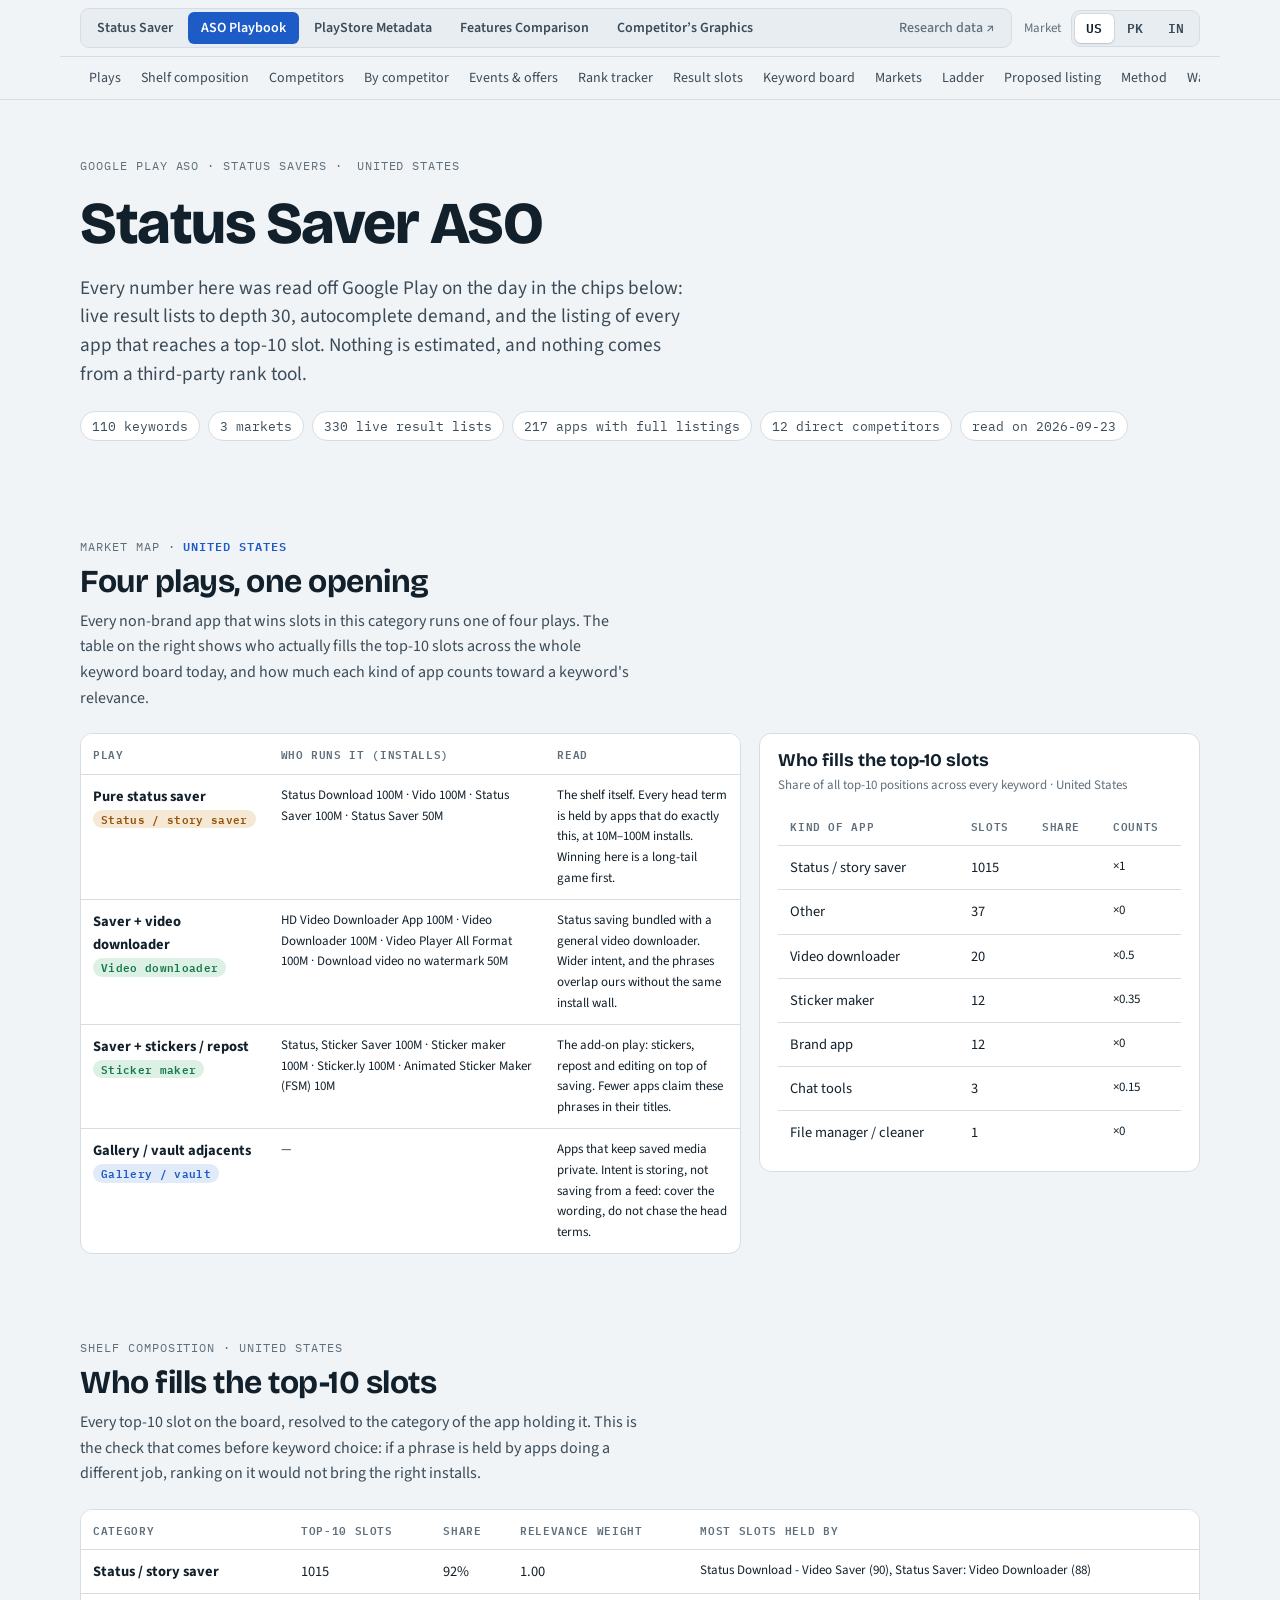
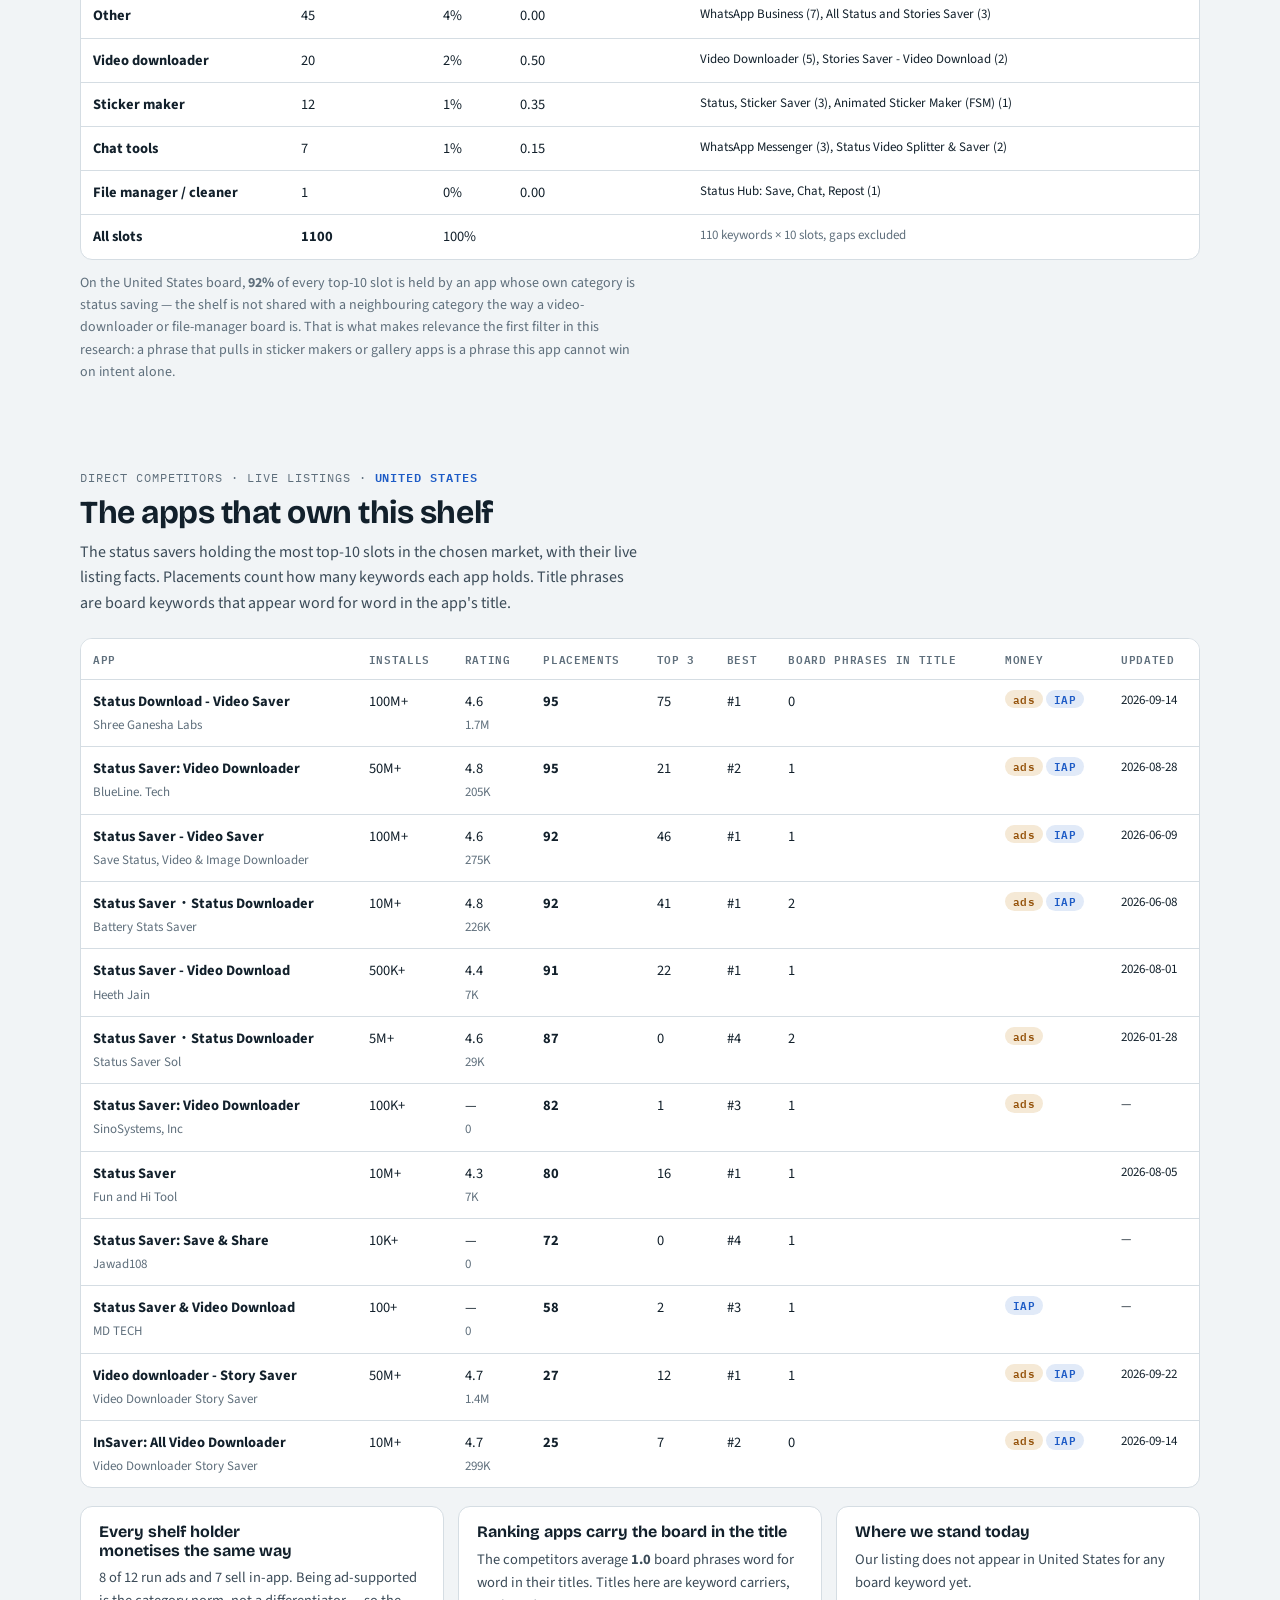
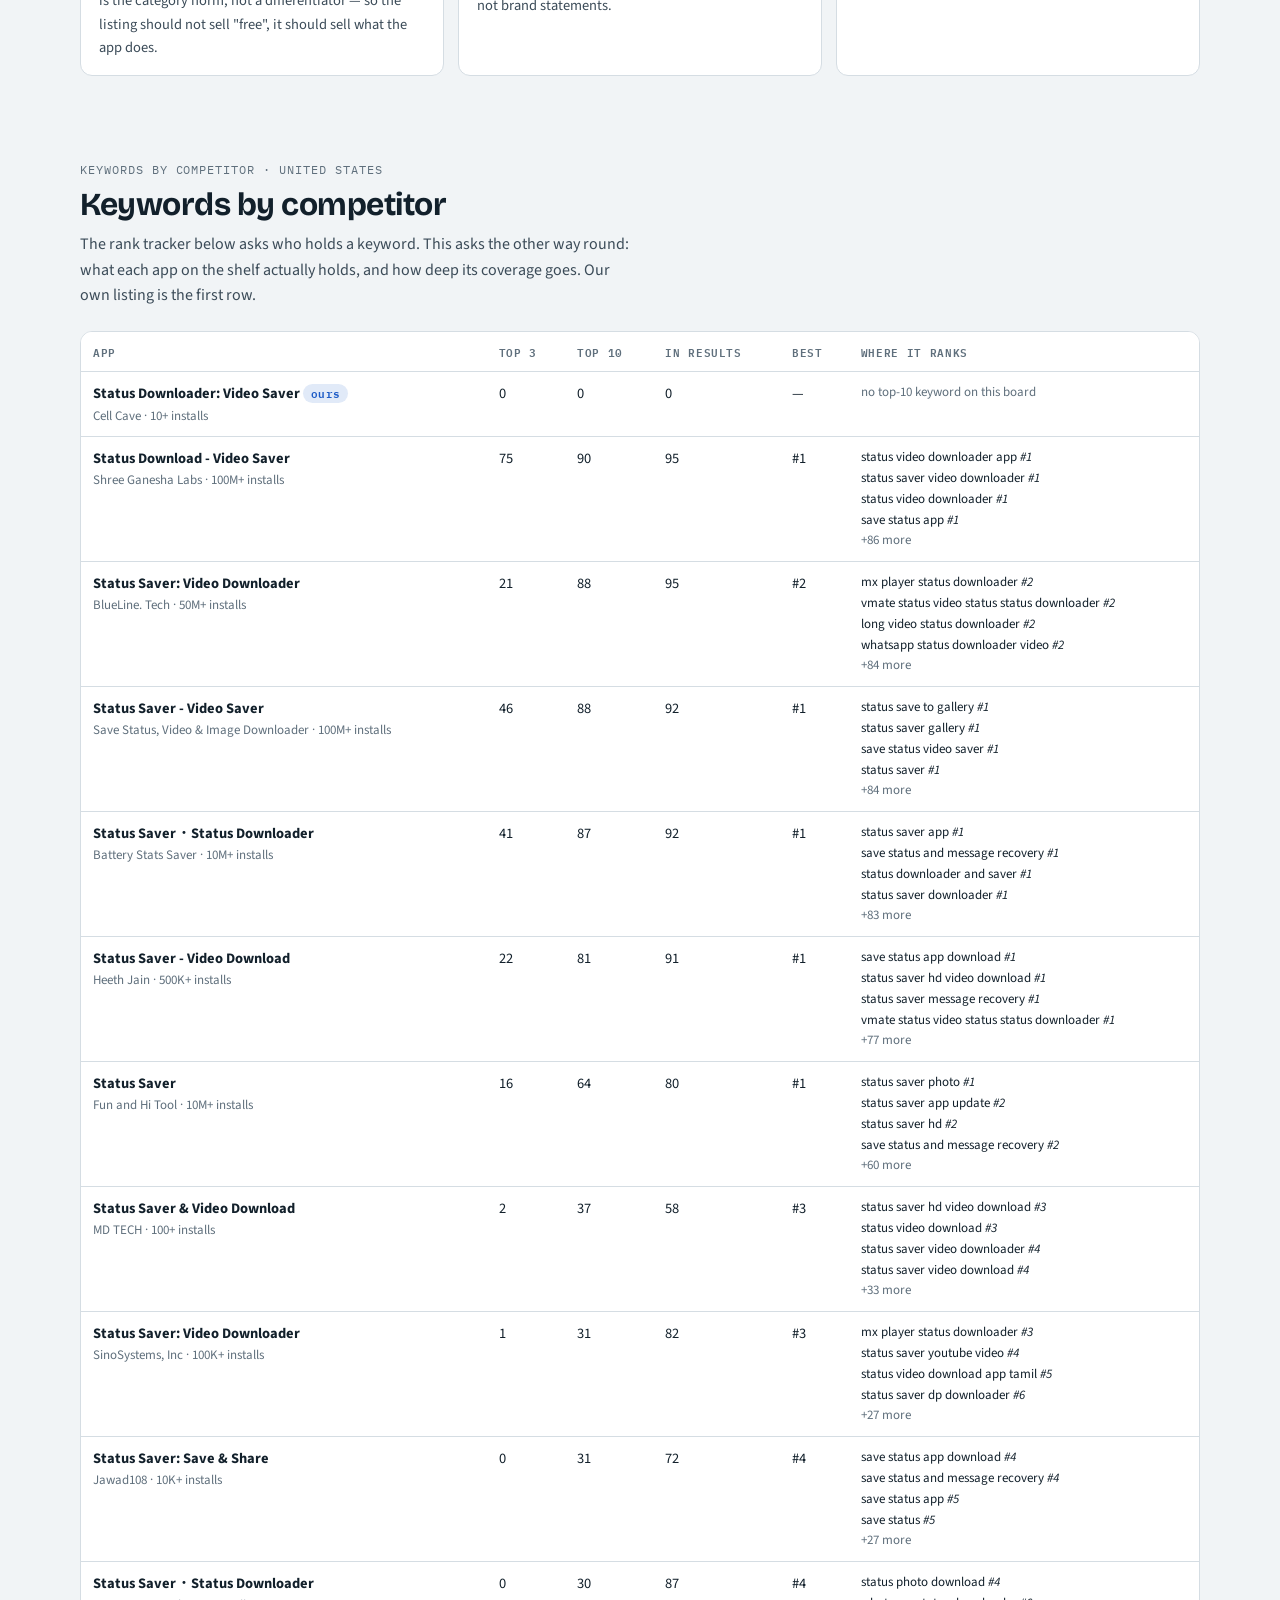
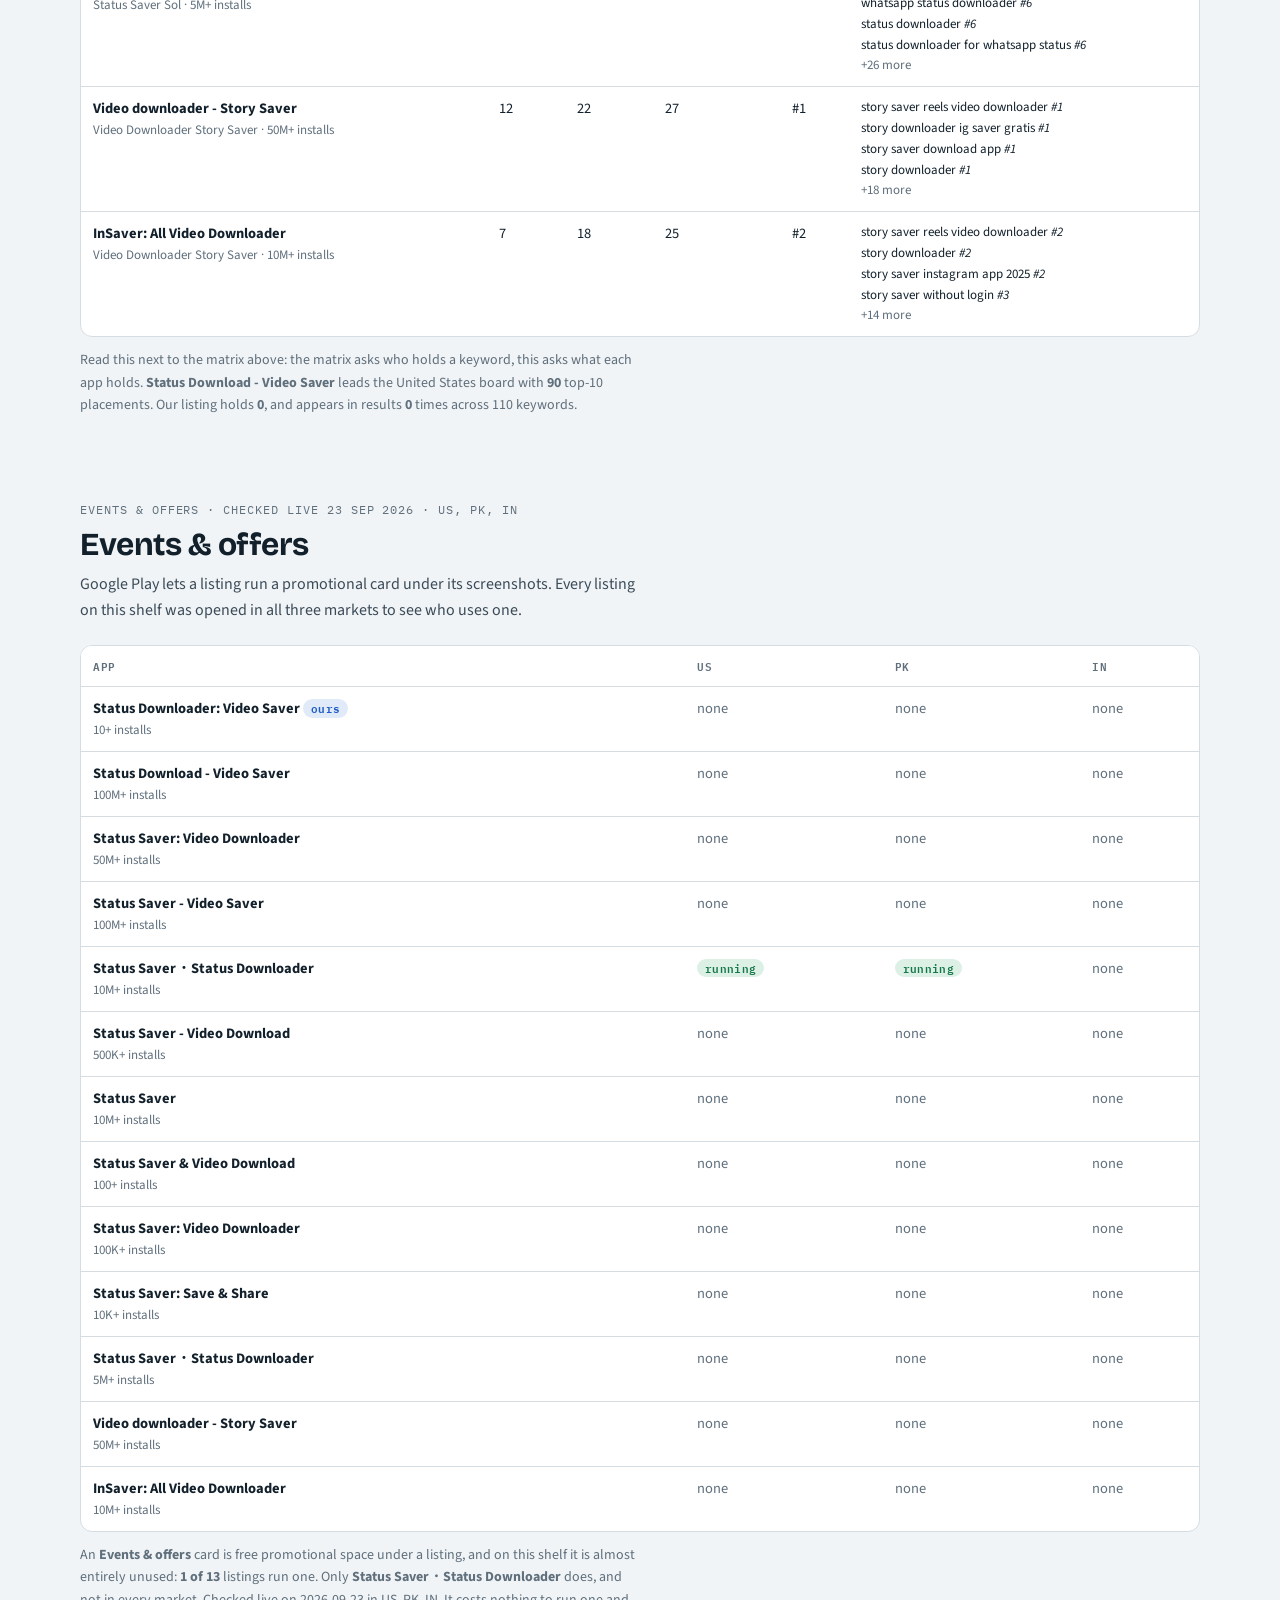
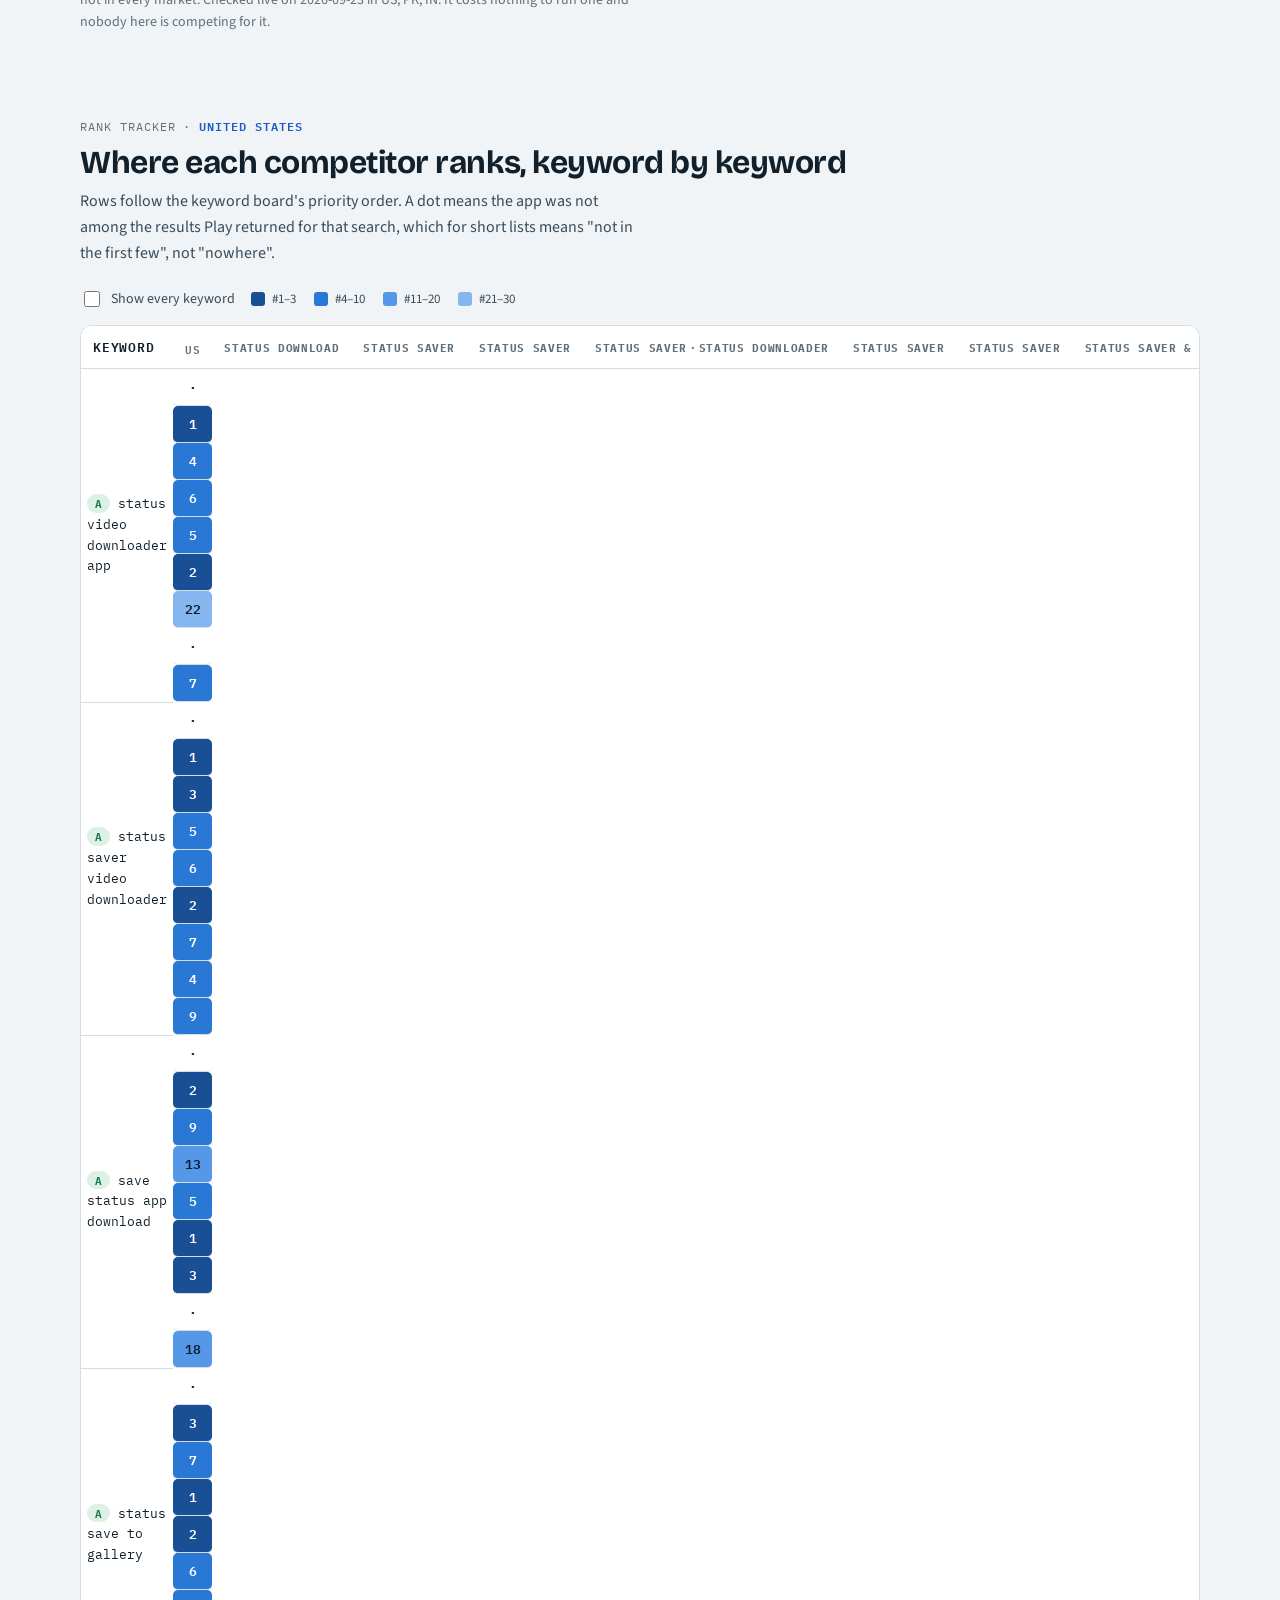
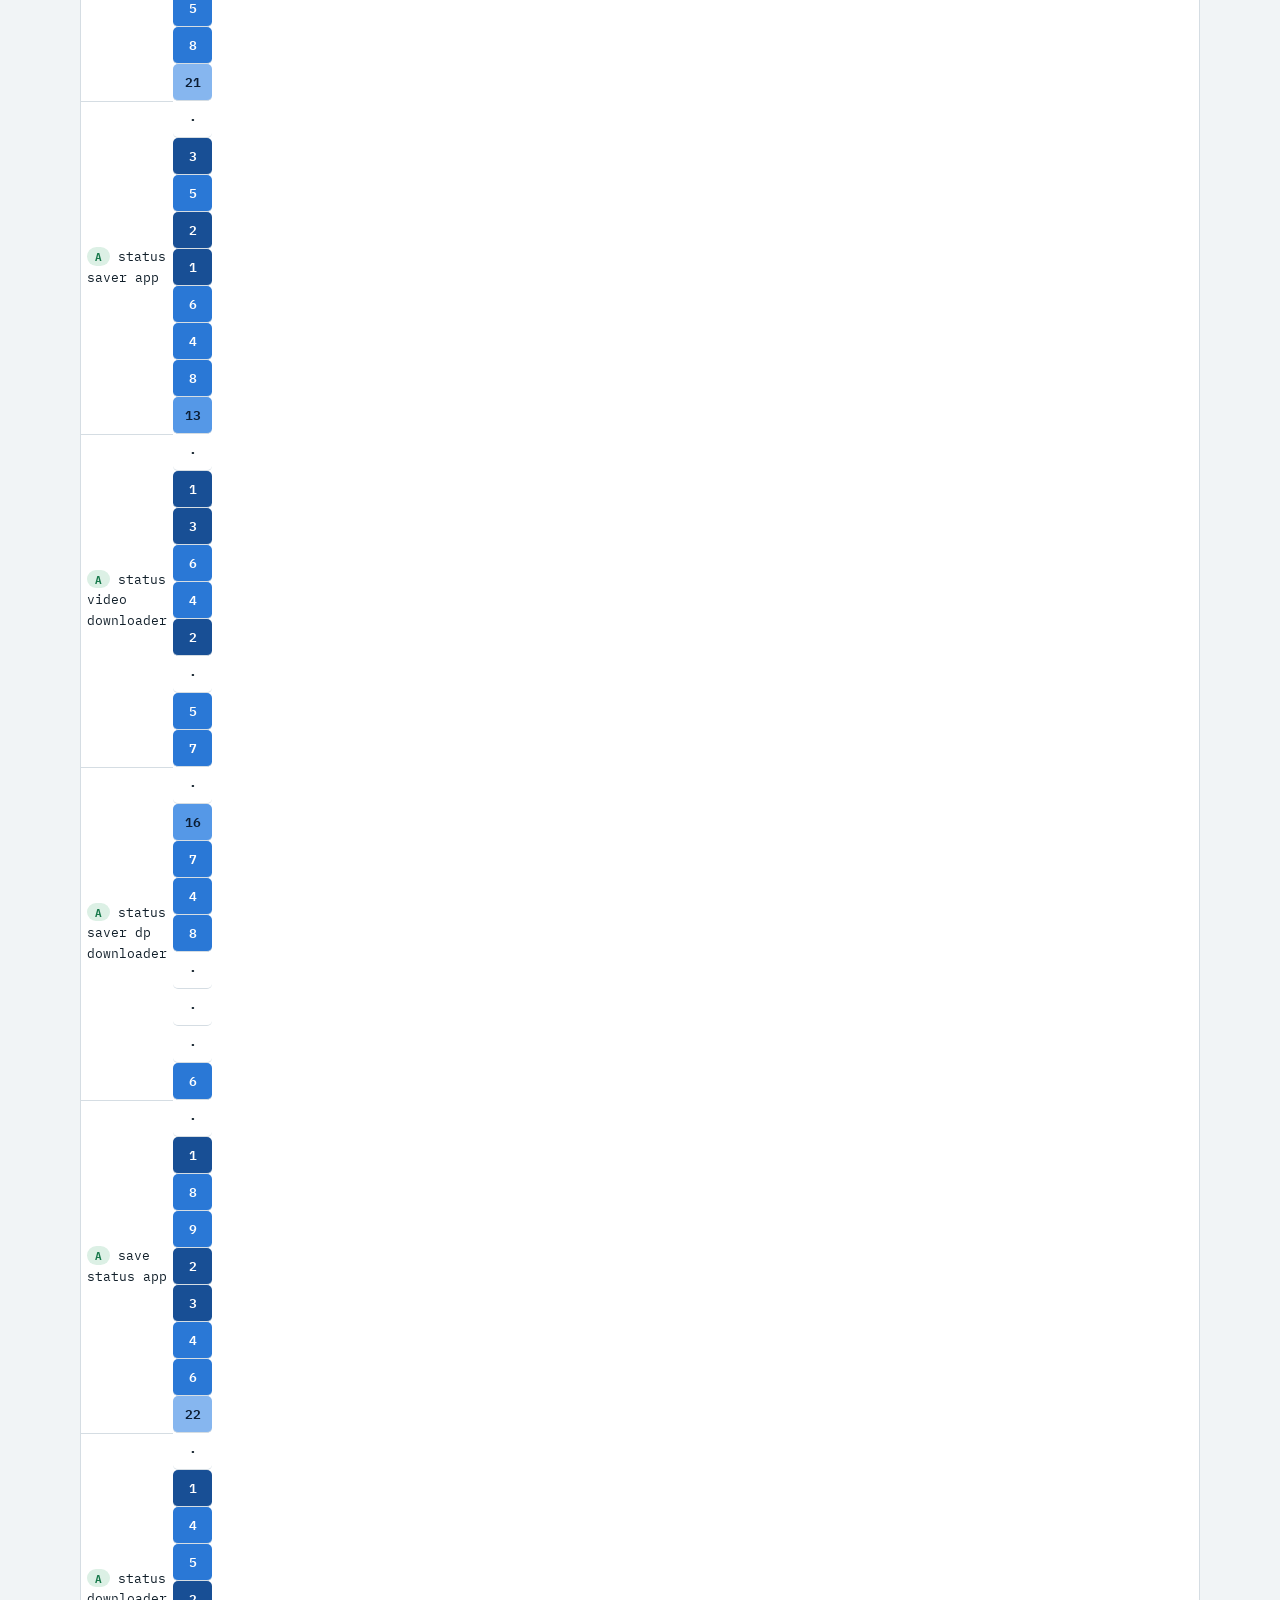
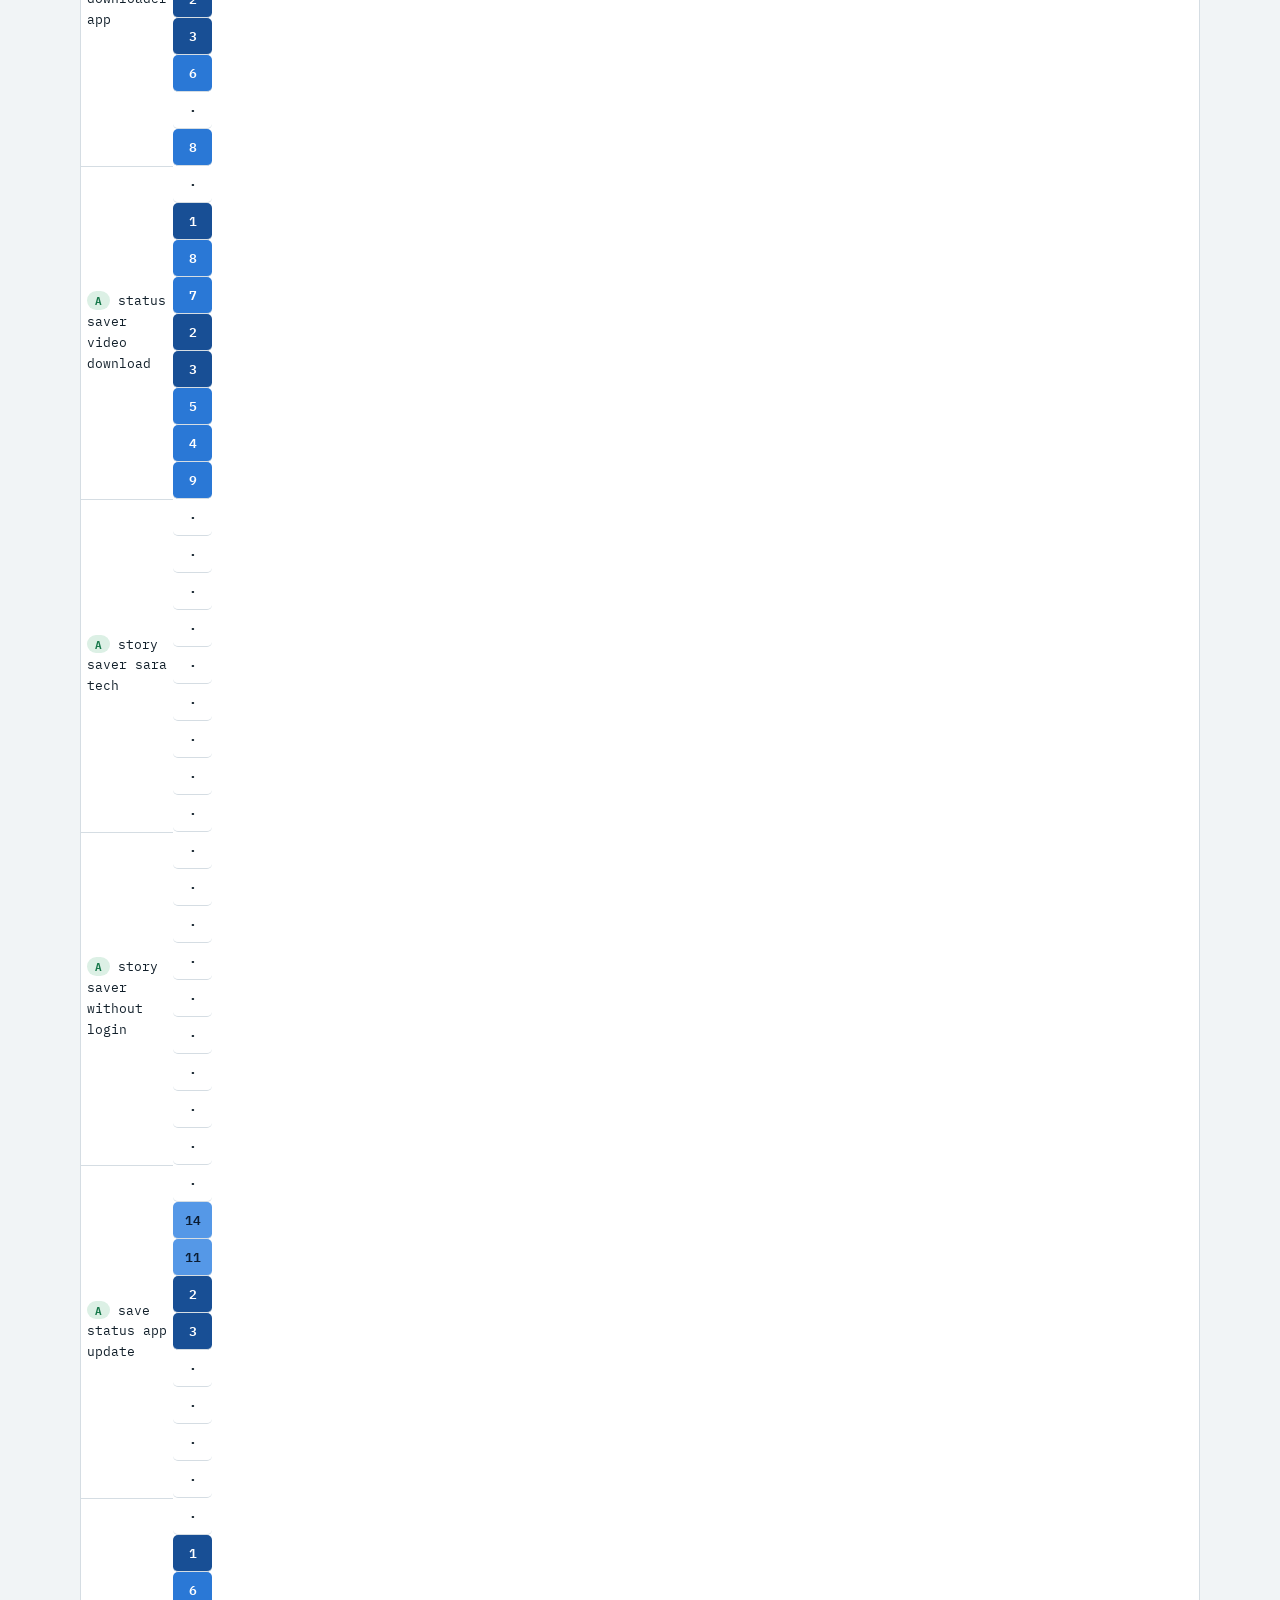
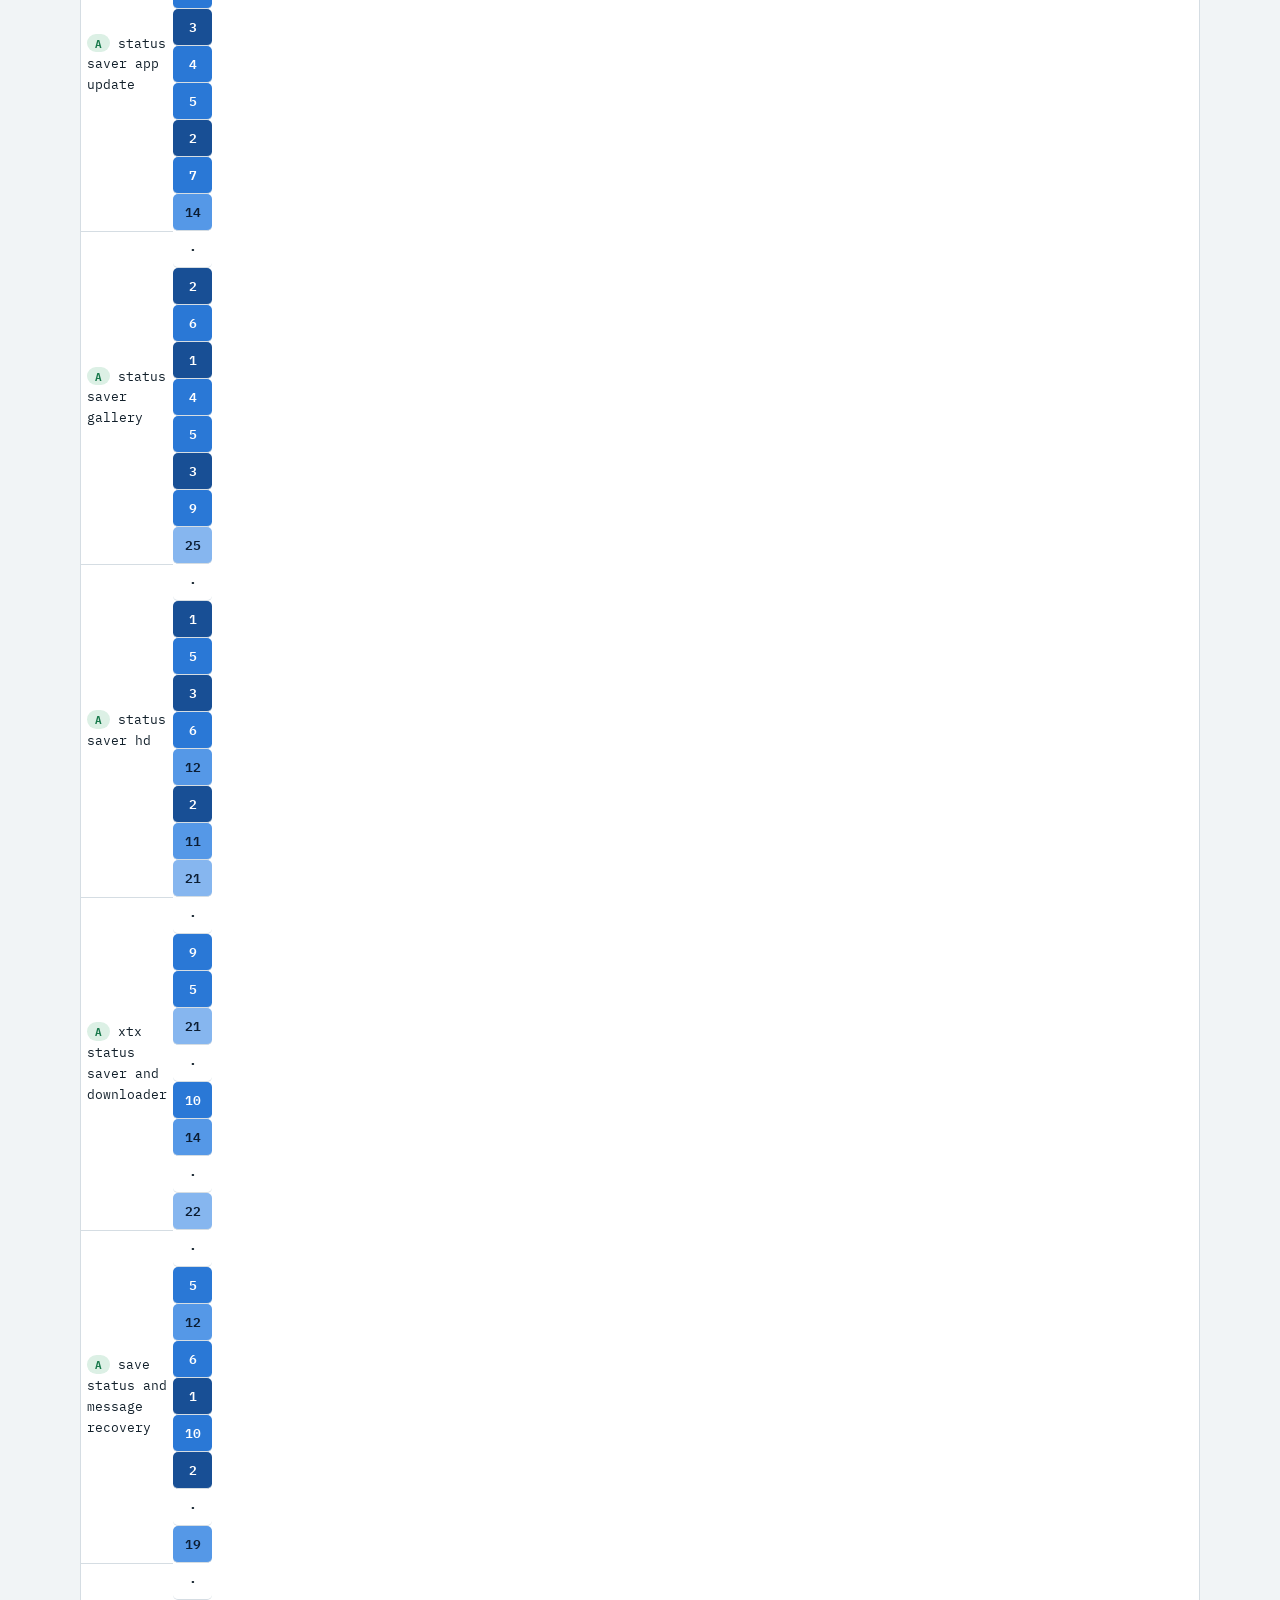
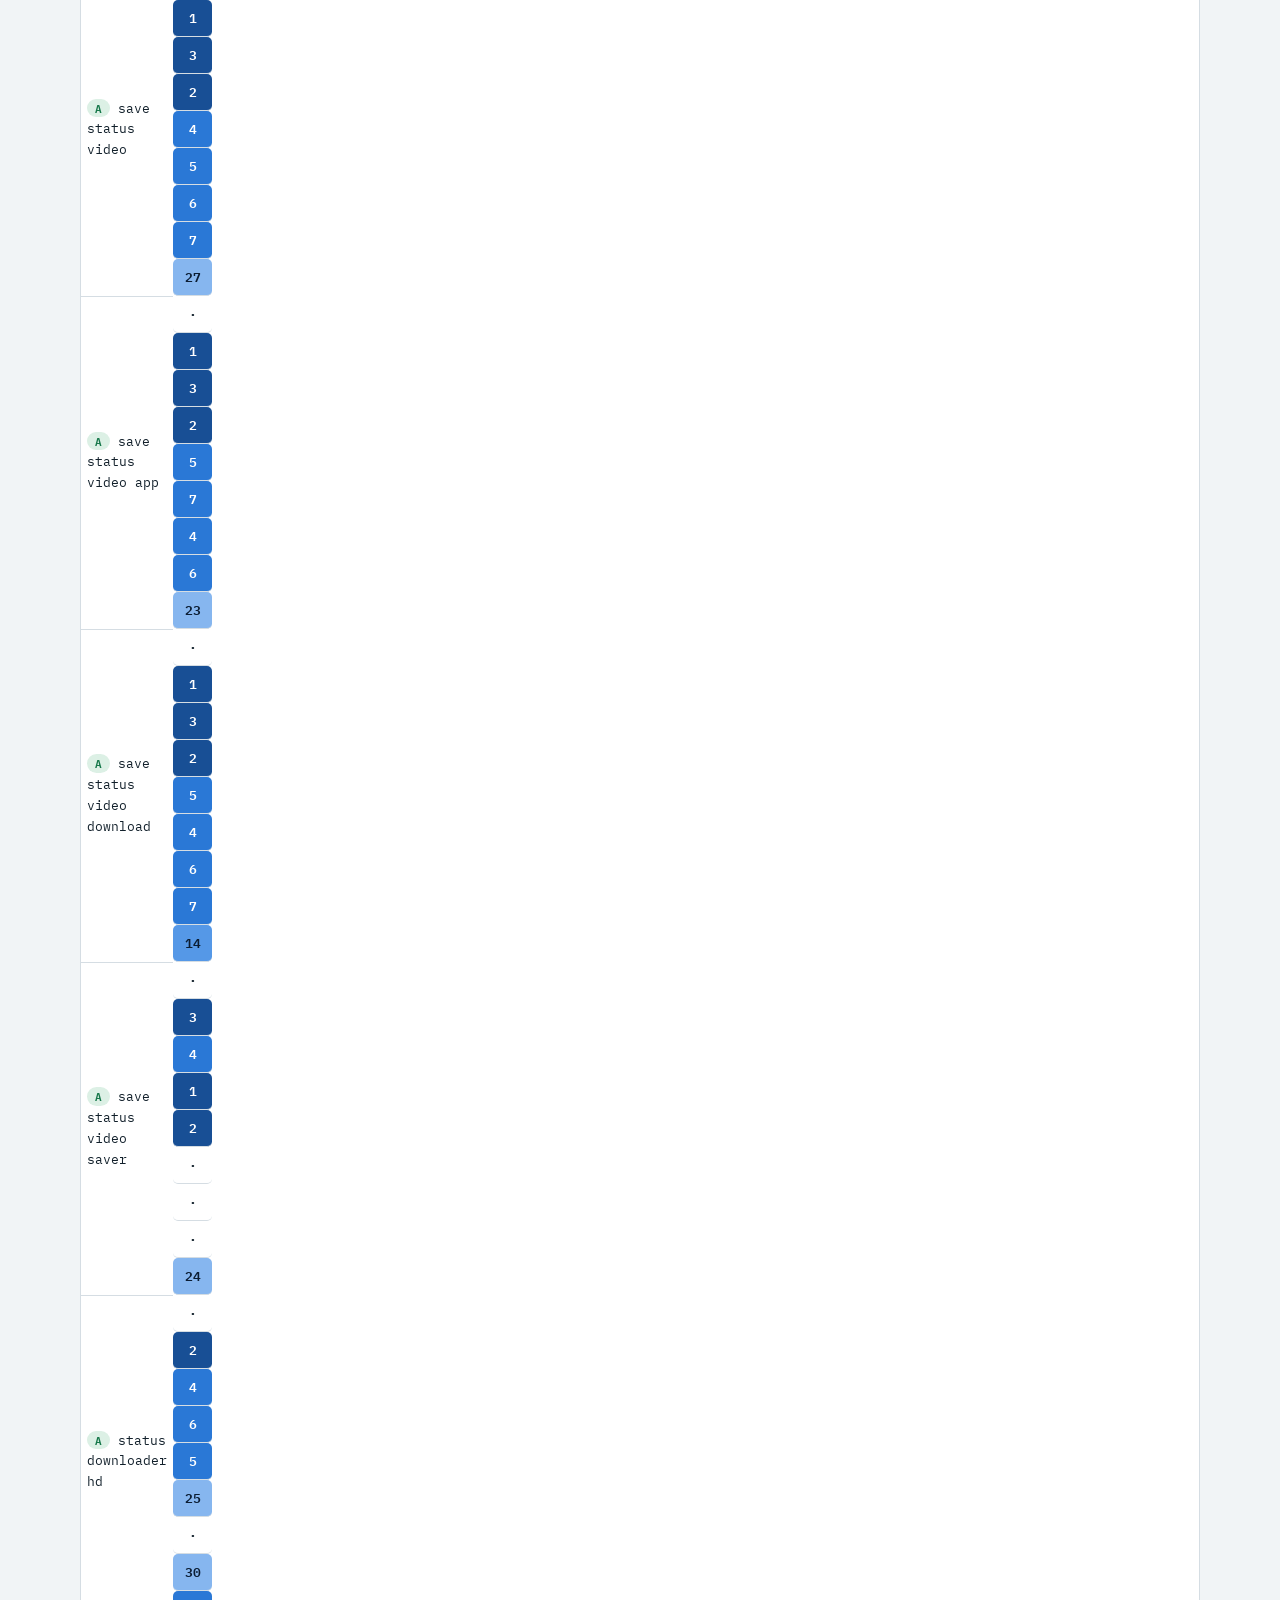
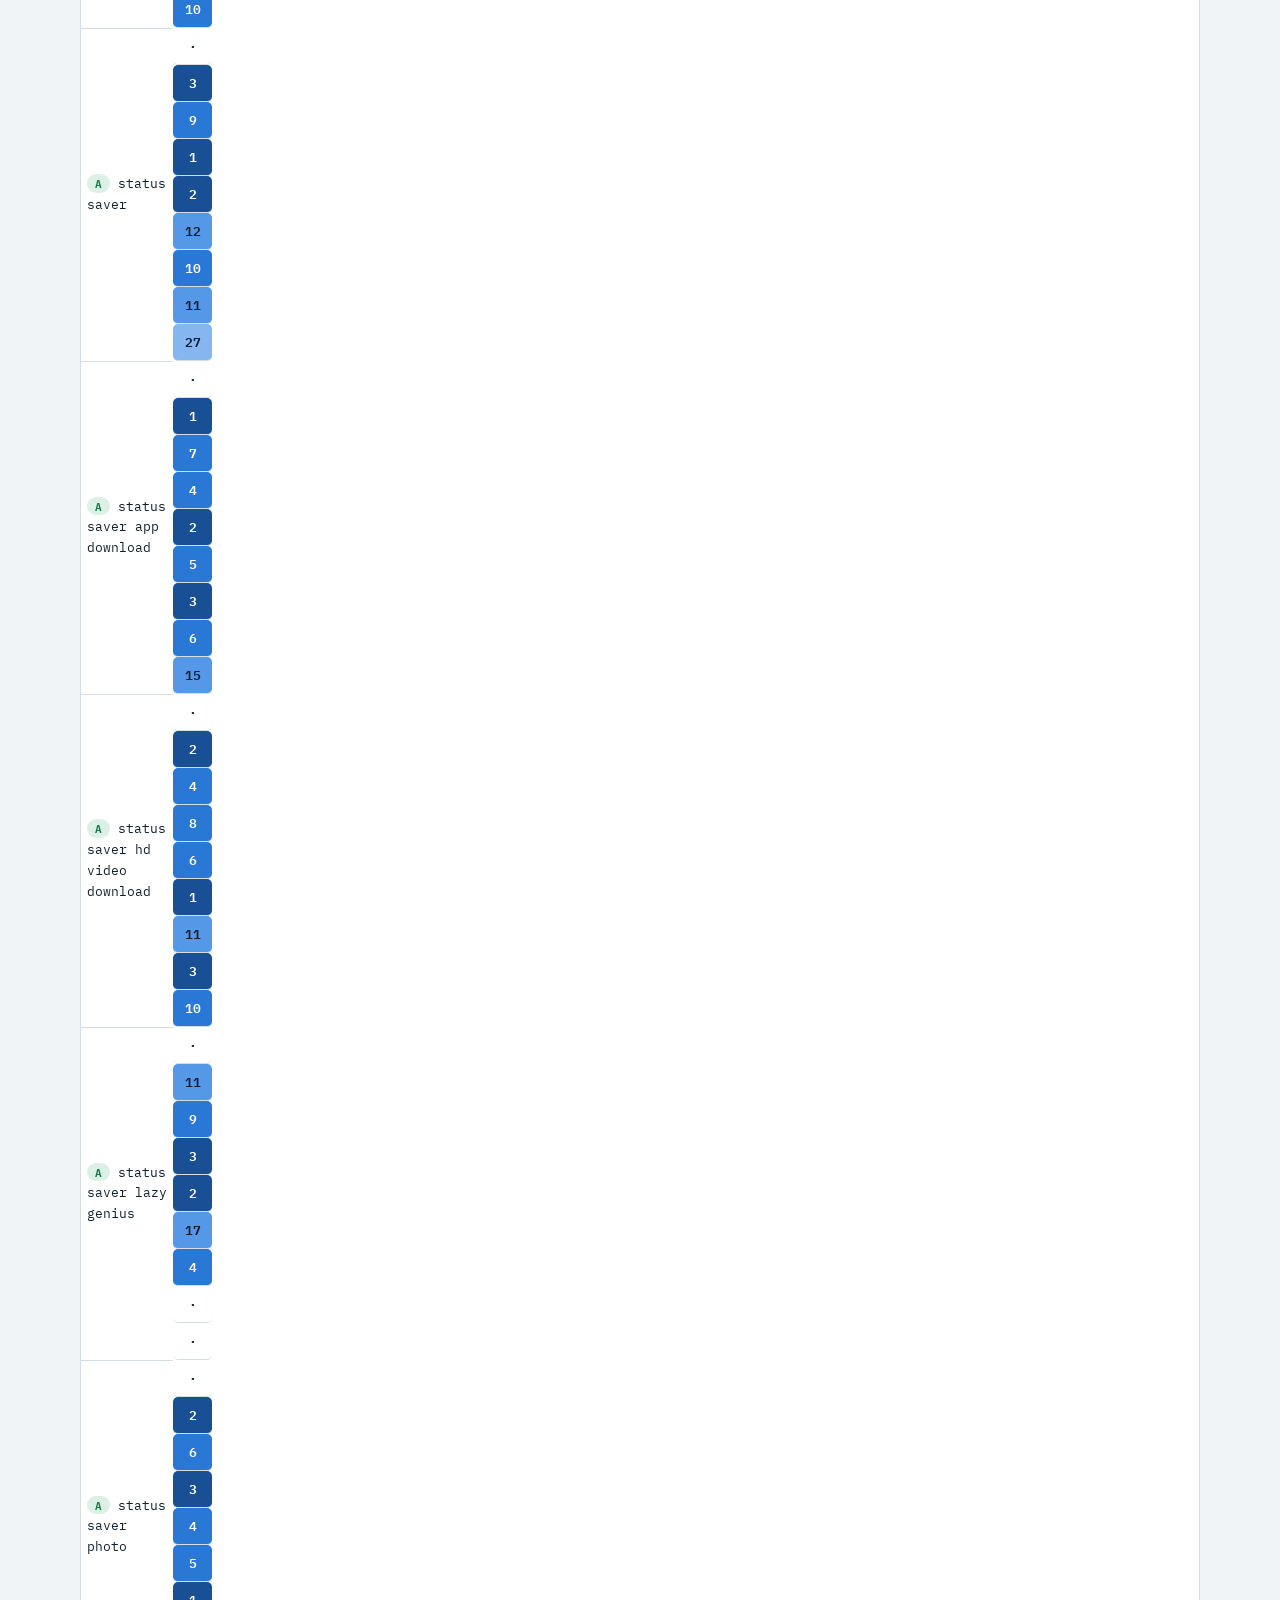
==== commit 1cd6ecc3: "ASO Playbook: add the four sections the Video Downloader tab has Brings tab 02 up to the structure o" ====
--- a/tabs/02-aso-playbook/index.html
+++ b/tabs/02-aso-playbook/index.html
@@ -23,7 +23,7 @@
   </div>
   <div class="wrap bar-sections" aria-label="Sections">
     <div class="jump" id="jump-playbook">
-      <a href="#plays">Plays</a><a href="#competitors">Competitors</a><a href="#matrix">Rank tracker</a><a href="#serps">Result slots</a><a href="#keywords">Keyword board</a><a href="#ladder">Ladder</a><a href="#listing">Proposed listing</a><a href="#practice">Method</a><a href="#risks">Watch-outs</a>
+      <a href="#plays">Plays</a><a href="#categories">Shelf composition</a><a href="#competitors">Competitors</a><a href="#comp-keywords">By competitor</a><a href="#events">Events &amp; offers</a><a href="#matrix">Rank tracker</a><a href="#serps">Result slots</a><a href="#keywords">Keyword board</a><a href="#markets">Markets</a><a href="#ladder">Ladder</a><a href="#listing">Proposed listing</a><a href="#practice">Method</a><a href="#risks">Watch-outs</a>
     </div>
   </div>
 </nav>
@@ -54,6 +54,16 @@
     </div>
   </section>
 
+
+  <section id="categories">
+    <div class="sec-head">
+      <p class="kicker">Shelf composition · <span data-scope></span></p>
+      <h2>Who fills the top-10 slots</h2>
+      <p class="sub">Every top-10 slot on the board, resolved to the category of the app holding it. This is the check that comes before keyword choice: if a phrase is held by apps doing a different job, ranking on it would not bring the right installs.</p>
+    </div>
+    <div class="tscroll"><table id="cat-table"></table></div>
+    <div class="note" id="cat-read"></div>
+  </section>
   <section id="competitors">
     <div class="sec-head">
       <p class="kicker">Direct competitors · live listings · <span class="scope" data-scope></span></p>
@@ -64,6 +74,26 @@
     <div class="insights" id="comp-insights"></div>
   </section>
 
+
+  <section id="comp-keywords">
+    <div class="sec-head">
+      <p class="kicker">Keywords by competitor · <span data-scope></span></p>
+      <h2>Keywords by competitor</h2>
+      <p class="sub">The rank tracker below asks who holds a keyword. This asks the other way round: what each app on the shelf actually holds, and how deep its coverage goes. Our own listing is the first row.</p>
+    </div>
+    <div class="tscroll"><table id="compkw-table"></table></div>
+    <div class="note" id="compkw-read"></div>
+  </section>
+
+  <section id="events">
+    <div class="sec-head">
+      <p class="kicker">Events &amp; offers · checked live 23 Sep 2026 · US, PK, IN</p>
+      <h2>Events &amp; offers</h2>
+      <p class="sub">Google Play lets a listing run a promotional card under its screenshots. Every listing on this shelf was opened in all three markets to see who uses one.</p>
+    </div>
+    <div class="tscroll"><table id="events-table"></table></div>
+    <div class="note" id="events-read"></div>
+  </section>
   <section id="matrix">
     <div class="sec-head">
       <p class="kicker">Rank tracker · <span class="scope" data-scope></span></p>
@@ -103,6 +133,16 @@
     <div class="tscroll"><table id="board"></table></div>
   </section>
 
+
+  <section id="markets">
+    <div class="sec-head">
+      <p class="kicker">Markets · the same 110 phrases in each</p>
+      <h2>How the category differs by market</h2>
+      <p class="sub">The same keyword list was scraped in all three markets, so what changes between these rows is the shelf, not the sample: who defends it, how expensive the top ten is, and how much of the demand is locked behind a platform name.</p>
+    </div>
+    <div class="tscroll"><table id="markets-table"></table></div>
+    <div class="note" id="markets-read"></div>
+  </section>
   <section id="ladder">
     <div class="sec-head">
       <p class="kicker">Launch plan · <span class="scope" data-scope></span></p>
--- a/assets/site.css
+++ b/assets/site.css
@@ -410,3 +410,68 @@
 .tabs a.ext{color:var(--muted); font-weight:500; margin-left:auto}
 /* A { section: '<name>' } line in nav.js draws this label, then the tabs that belong to it. */
 .tabs .grp{display:inline-flex; align-items:center; align-self:stretch; margin-left:7px; padding:0 10px 0 12px; border-left:1px solid var(--line-strong); font:600 11px/1 var(--mono); letter-spacing:.08em; text-transform:uppercase; color:var(--muted); white-space:nowrap}
+
+  /* ---- Status Saver tabs: blocks the shared sheet did not already carry ---- */
+  .checks{display:grid; grid-template-columns:repeat(auto-fit,minmax(280px,1fr)); gap:14px; padding-left:0; list-style:none}
+  .check{background:var(--surface); border:1px solid var(--line); border-radius:12px; padding:16px 18px}
+  .check h3{font-size:1rem; margin-bottom:6px}
+  .check p{font-size:14.5px; color:var(--ink-2)}
+  .risks{display:grid; grid-template-columns:repeat(auto-fit,minmax(300px,1fr)); gap:14px}
+  div.issue{background:var(--surface); border:1px solid var(--line); border-left:3px solid var(--risk); border-radius:0 12px 12px 0; padding:16px 18px}
+  div.issue h3{font-size:1rem; margin-bottom:6px}
+  div.issue p{font-size:14.5px; color:var(--ink-2)}
+  .fmx td.yes{color:var(--good); font-weight:700; font-size:16px}
+  .fmx td.no{color:var(--muted)}
+  .fmx td.ours-col, .fmx th.ours-col{background:var(--accent-soft)}
+  .fmx tr.grp td{background:var(--sunk); text-align:left; font:600 11px var(--mono); letter-spacing:.07em; text-transform:uppercase; color:var(--muted)}
+  .block{display:block}
+  th[data-sort]{cursor:pointer; user-select:none}
+  th[data-sort].on{color:var(--accent)}
+  .over{color:var(--risk); font-weight:700}
+  .longdesc h4{font-size:13px; letter-spacing:.06em; text-transform:uppercase; color:var(--muted); margin:14px 0 4px}
+  .longdesc p{font-size:15px; white-space:pre-line}
+
+/* ---------- competitor's graphics (tab 05) ----------
+   This page reuses class names that already mean something else in this file:
+   .fv is the 26x26 feature-matrix badge, .shot and .m-shots belong to the metadata tab,
+   and .icoplate is a bare white plate with no caption. Every rule below is scoped to
+   the graphics page, so it fixes this tab without touching the others. */
+[data-page="graphics"] .iconwall{display:grid; grid-template-columns:repeat(auto-fill,minmax(min(100%,148px),1fr)); gap:14px; width:auto; min-width:0}
+[data-page="graphics"] .icoplate{display:flex; flex-direction:column; align-items:center; gap:9px; margin:0; padding:14px 10px; background:var(--surface); border:1px solid var(--line); border-radius:12px; box-shadow:none}
+[data-page="graphics"] .icoplate img{width:92px; height:92px; border-radius:22%; background:#FFFFFF}
+[data-page="graphics"] .icoplate figcaption{font-size:13px; font-weight:600; line-height:1.3; text-align:center; color:var(--ink)}
+[data-page="graphics"] .icoplate .block{display:block; font-weight:500; color:var(--muted)}
+[data-page="graphics"] .icoplate.ours{border-color:var(--accent); box-shadow:inset 0 0 0 1px var(--accent)}
+
+/* the feature-graphic cards: .fv must not be the 26px matrix badge here */
+[data-page="graphics"] .fv{display:flex; flex-direction:column; width:auto; height:auto; place-items:stretch; font:inherit; background:var(--surface); border:1px solid var(--line); border-radius:12px; overflow:hidden; margin:0}
+[data-page="graphics"] .fv.ours{border-color:var(--accent); box-shadow:inset 0 0 0 1px var(--accent)}
+[data-page="graphics"] .fv figcaption{padding:10px 12px 12px; font-size:13.5px; line-height:1.45; color:var(--ink); display:flex; flex-direction:column; gap:2px}
+[data-page="graphics"] .fv figcaption .block{color:var(--muted)}
+
+/* .shot is a plain image button on this page, not the metadata tab's figure card */
+[data-page="graphics"] .shot{display:block; width:100%; margin:0; padding:0; border:0; border-radius:10px; overflow:hidden; background:var(--sunk); cursor:zoom-in}
+[data-page="graphics"] .shot img{display:block; width:100%; height:auto}
+[data-page="graphics"] .fv .shot{border-radius:0; border-bottom:1px solid var(--line)}
+[data-page="graphics"] .shot:focus-visible{outline:2px solid var(--accent); outline-offset:2px}
+
+[data-page="graphics"] .m-shots{display:grid; grid-template-columns:repeat(auto-fill,minmax(min(100%,176px),1fr)); gap:12px; margin-top:16px; align-items:start}
+[data-page="graphics"] .m-shots figure{margin:0; background:var(--surface); border:1px solid var(--line); border-radius:10px; overflow:hidden}
+[data-page="graphics"] .m-shots figcaption{font-size:12.5px; color:var(--muted); padding:6px 9px}
+
+[data-page="graphics"] .g-app{border-top:1px solid var(--line-strong); padding-top:30px; margin-top:36px}
+[data-page="graphics"] .g-app:first-child{border-top:0; margin-top:0}
+[data-page="graphics"] .g-app.ours{border-top:2px solid var(--accent)}
+[data-page="graphics"] .g-apphead{display:flex; gap:14px; align-items:center; flex-wrap:wrap; margin-bottom:14px}
+[data-page="graphics"] .g-apphead .appicon{width:64px; height:64px; border-radius:15px; flex:none; display:block; background:#FFFFFF; box-shadow:0 0 0 1px var(--line)}
+[data-page="graphics"] .g-apphead h3{font-size:1.2rem; margin:0}
+[data-page="graphics"] .g-play{font-weight:600; white-space:nowrap; margin-left:auto}
+[data-page="graphics"] .g-read{display:grid; grid-template-columns:repeat(auto-fit,minmax(min(100%,230px),1fr)); gap:10px; margin:14px 0 4px}
+[data-page="graphics"] .g-read div{background:var(--surface); border:1px solid var(--line); border-radius:10px; padding:11px 13px}
+[data-page="graphics"] .g-read h4{font:600 11px var(--mono); letter-spacing:.07em; text-transform:uppercase; color:var(--accent); margin:0 0 5px}
+[data-page="graphics"] .g-read p{font-size:14px; color:var(--ink-2); margin:0}
+[data-page="graphics"] .g-rowlabel{font:600 11px var(--mono); letter-spacing:.07em; text-transform:uppercase; color:var(--muted); margin:18px 0 8px}
+[data-page="graphics"] tr.ours td{background:var(--accent-soft)}
+/* the icon button inside a plate is just the icon, not a full-width image card */
+[data-page="graphics"] .icoplate .shot{width:auto; background:transparent; border-radius:22%}
+[data-page="graphics"] .icoplate .shot img{width:92px; height:92px; border-radius:22%; background:#FFFFFF}
